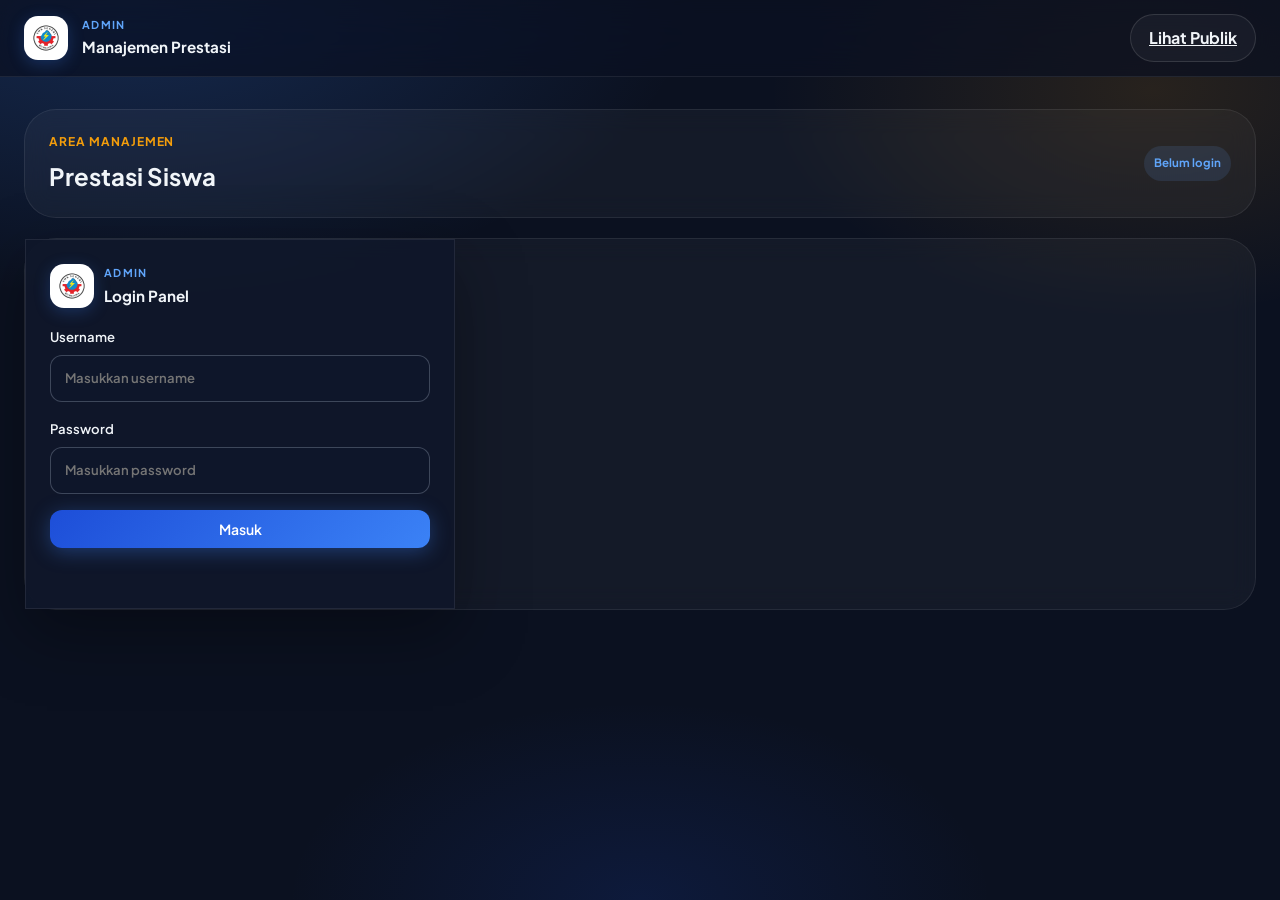
==== admin.html @ d7d4455c "Add files via upload" ====
<!DOCTYPE html>
<html lang="id">
<head>
  <meta charset="UTF-8">
  <meta name="viewport" content="width=device-width, initial-scale=1.0">
  <title>Admin Prestasi SMKNESBU</title>
  <link rel="icon" href="logo.png" type="image/png">
  <link rel="preconnect" href="https://fonts.googleapis.com">
  <link rel="preconnect" href="https://fonts.gstatic.com" crossorigin>
  <link href="https://fonts.googleapis.com/css2?family=Plus+Jakarta+Sans:wght@400;500;600;700;800&display=swap" rel="stylesheet">
  <link rel="stylesheet" href="styles.css">
</head>
<body>
  <div class="bg-mesh" aria-hidden="true"></div>

  <header class="topbar">
    <div class="topbar-inner">
      <a class="brand" href="index.html">
        <img class="brand-logo" src="logo.png" alt="Logo SMKNESBU">
        <div class="brand-copy">
          <span class="brand-badge">Admin</span>
          <span class="brand-name">Manajemen Prestasi</span>
        </div>
      </a>
      <a class="header-login" href="index.html">Lihat Publik</a>
    </div>
  </header>

  <main class="main admin-page">
    <section class="admin-shell">
      <div class="admin-header panel">
        <div>
          <p class="admin-label">Area Manajemen</p>
          <h2>Prestasi Siswa</h2>
        </div>
        <div class="admin-header-actions">
          <span id="adminUserBadge" class="admin-badge">Belum login</span>
          <button id="logoutBtn" type="button" class="secondary-btn">Keluar</button>
        </div>
      </div>

      <div id="loginContainer" class="panel admin-login-panel" hidden>
        <div class="login-card compact-login">
          <div class="login-header">
            <div class="brand mini-brand">
              <img class="brand-logo" src="logo.png" alt="Logo SMKNESBU">
              <div class="brand-copy">
                <span class="brand-badge">Admin</span>
                <span class="brand-name">Login Panel</span>
              </div>
            </div>
          </div>

          <form id="loginForm" class="login-form">
            <label>
              <span>Username</span>
              <input id="usernameInput" type="text" name="user" placeholder="Masukkan username" autocomplete="username" required>
            </label>

            <label>
              <span>Password</span>
              <input id="passwordInput" type="password" name="password" placeholder="Masukkan password" autocomplete="current-password" required>
            </label>

            <button type="submit" class="btn btn-primary btn-block">Masuk</button>
            <p id="loginError" class="login-error" aria-live="polite"></p>
          </form>
        </div>
      </div>

      <div id="adminSection" class="admin-layout" hidden>
        <form id="prestasiForm" class="panel admin-form">
          <h3>Tambah Prestasi Baru</h3>

          <div class="admin-grid">
            <label>
              <span>Nama Kegiatan</span>
              <input type="text" name="nama_kegiatan" placeholder="Contoh: Lomba Web Design" required>
            </label>
            <label>
              <span>Penyelenggara</span>
              <input type="text" name="penyelenggara" placeholder="Contoh: Disdik Jawa Tengah" required>
            </label>
            <label>
              <span>NIS</span>
              <input id="nisInput" type="text" name="nis" placeholder="NIS siswa" readonly required>
            </label>
            <label>
              <span>Nama Siswa</span>
              <div class="search-select-wrap">
                <input id="namaSiswaSearch" type="search" placeholder="Cari nama siswa..." autocomplete="off">
                <select id="namaSiswaSelect" name="nama_siswa" required>
                  <option value="">Pilih nama siswa</option>
                </select>
              </div>
            </label>
            <label>
              <span>Tanggal</span>
              <input type="date" name="tanggal" required>
            </label>
            <label>
              <span>Tempat</span>
              <input type="text" name="tempat" placeholder="Contoh: Semarang">
            </label>
            <label>
              <span>Tingkat Lomba</span>
              <select name="tingkat_lomba">
                <option value="Kabupaten">Kabupaten</option>
                <option value="Provinsi">Provinsi</option>
                <option value="Nasional">Nasional</option>
                <option value="Internasional">Internasional</option>
              </select>
            </label>
            <label>
              <span>Peringkat</span>
              <input type="text" name="peringkat" placeholder="Contoh: Juara 1">
            </label>
            <label>
              <span>Upload Foto Kegiatan</span>
              <input type="file" name="fotoFile" accept="image/*">
            </label>
            <label>
              <span>Upload Dokumen</span>
              <input type="file" name="dokumenFile" accept=".pdf,.doc,.docx,.ppt,.pptx,.xls,.xlsx,image/*">
            </label>
          </div>

          <div class="form-footer">
            <p id="formStatus" class="form-status" aria-live="polite"></p>
            <button type="submit" class="btn btn-primary">Simpan Prestasi</button>
          </div>
        </form>

        <div class="panel admin-table-panel">
          <div class="admin-table-head">
            <h3>Data Saat Ini</h3>
            <span id="adminSummary" class="admin-summary">0 data</span>
          </div>

          <div class="table-wrap">
            <table>
              <thead>
                <tr>
                  <th>Nama</th>
                  <th>Kegiatan</th>
                  <th>Tingkat</th>
                  <th>Peringkat</th>
                  <th>Tanggal</th>
                </tr>
              </thead>
              <tbody id="adminTableBody"></tbody>
            </table>
          </div>
        </div>
      </div>
    </section>
  </main>

  <div id="loadingOverlay" class="loading-overlay" hidden>
    <div class="loading-card">
      <div class="spinner" aria-hidden="true"></div>
      <p>Memuat data prestasi...</p>
    </div>
  </div>

  <script src="admin.js"></script>
</body>
</html>
---- styles.css ----
:root {
  color-scheme: light;
  --bg: #0b1120;
  --bg-elevated: #111827;
  --surface: rgba(255, 255, 255, 0.04);
  --surface-hover: rgba(255, 255, 255, 0.07);
  --surface-solid: #ffffff;
  --border: rgba(255, 255, 255, 0.08);
  --border-light: rgba(15, 63, 158, 0.12);
  --text: #f1f5f9;
  --text-muted: #94a3b8;
  --text-dark: #0f172a;
  --text-body: #334155;
  --accent: #3b82f6;
  --accent-bright: #60a5fa;
  --accent-deep: #1d4ed8;
  --gold: #f59e0b;
  --gold-soft: rgba(245, 158, 11, 0.15);
  --green: #10b981;
  --green-soft: rgba(16, 185, 129, 0.15);
  --blue-soft: rgba(59, 130, 246, 0.15);
  --shadow: 0 24px 64px rgba(0, 0, 0, 0.35);
  --shadow-soft: 0 8px 32px rgba(0, 0, 0, 0.12);
  --radius-sm: 12px;
  --radius-md: 18px;
  --radius-lg: 24px;
  --radius-xl: 32px;
  font-family: 'Plus Jakarta Sans', ui-sans-serif, system-ui, sans-serif;
}

*, *::before, *::after {
  box-sizing: border-box;
}

html, body {
  margin: 0;
  min-height: 100%;
}

body {
  background: var(--bg);
  color: var(--text);
  line-height: 1.6;
  -webkit-font-smoothing: antialiased;
}

.bg-mesh {
  position: fixed;
  inset: 0;
  z-index: 0;
  pointer-events: none;
  background:
    radial-gradient(ellipse 80% 60% at 10% 0%, rgba(59, 130, 246, 0.22), transparent 55%),
    radial-gradient(ellipse 60% 50% at 90% 10%, rgba(245, 158, 11, 0.12), transparent 50%),
    radial-gradient(ellipse 50% 40% at 50% 100%, rgba(29, 78, 216, 0.15), transparent 55%),
    var(--bg);
}

/* ── Topbar ── */
.topbar {
  position: sticky;
  top: 0;
  z-index: 100;
  backdrop-filter: blur(20px) saturate(1.4);
  background: rgba(11, 17, 32, 0.75);
  border-bottom: 1px solid var(--border);
}

.topbar-inner {
  max-width: 1280px;
  margin: 0 auto;
  padding: 14px 24px;
  display: flex;
  align-items: center;
  justify-content: space-between;
  gap: 16px;
}

.brand {
  display: flex;
  align-items: center;
  gap: 14px;
  text-decoration: none;
  color: inherit;
  min-width: 0;
}

.brand-logo {
  width: 44px;
  height: 44px;
  border-radius: 14px;
  object-fit: contain;
  background: white;
  padding: 6px;
  flex-shrink: 0;
  box-shadow: 0 4px 16px rgba(59, 130, 246, 0.25);
}

.brand-copy {
  display: flex;
  flex-direction: column;
  gap: 2px;
  min-width: 0;
}

.brand-badge {
  font-size: 0.68rem;
  font-weight: 700;
  letter-spacing: 0.12em;
  text-transform: uppercase;
  color: var(--accent-bright);
}

.brand-name {
  font-size: 0.95rem;
  font-weight: 700;
  white-space: nowrap;
  overflow: hidden;
  text-overflow: ellipsis;
}

/* ── Buttons ── */
.btn {
  display: inline-flex;
  align-items: center;
  gap: 8px;
  padding: 10px 18px;
  border: none;
  border-radius: var(--radius-sm);
  font-family: inherit;
  font-size: 0.875rem;
  font-weight: 600;
  cursor: pointer;
  transition: transform 0.2s, box-shadow 0.2s, opacity 0.2s;
  white-space: nowrap;
}

.btn:disabled {
  opacity: 0.55;
  cursor: not-allowed;
  transform: none !important;
}

.btn-primary {
  background: linear-gradient(135deg, var(--accent-deep), var(--accent));
  color: white;
  box-shadow: 0 4px 20px rgba(59, 130, 246, 0.35);
}

.btn-primary:hover:not(:disabled) {
  transform: translateY(-1px);
  box-shadow: 0 8px 28px rgba(59, 130, 246, 0.45);
}

.btn-icon {
  width: 16px;
  height: 16px;
}

.btn-primary.loading .btn-icon {
  animation: spin 0.8s linear infinite;
}

/* ── Main layout ── */
.main {
  position: relative;
  z-index: 1;
  max-width: 1280px;
  margin: 0 auto;
  padding: 32px 24px 48px;
  display: grid;
  gap: 24px;
}

/* ── Hero ── */
.hero {
  display: grid;
  grid-template-columns: 1fr 1.1fr;
  gap: 32px;
  align-items: center;
}

.eyebrow {
  margin: 0 0 8px;
  font-size: 0.8rem;
  font-weight: 600;
  letter-spacing: 0.08em;
  text-transform: uppercase;
  color: var(--gold);
}

.hero h1 {
  margin: 0 0 16px;
  font-size: clamp(2rem, 4vw, 3rem);
  font-weight: 800;
  line-height: 1.15;
  letter-spacing: -0.03em;
}

.gradient-text {
  background: linear-gradient(135deg, var(--accent-bright), var(--gold));
  -webkit-background-clip: text;
  background-clip: text;
  -webkit-text-fill-color: transparent;
}

.hero-desc {
  margin: 0;
  color: var(--text-muted);
  font-size: 1rem;
  max-width: 560px;
  line-height: 1.7;
}

.hero-desc strong {
  color: var(--gold);
  font-weight: 700;
}

/* ── Stats ── */
.stats-grid {
  display: grid;
  gap: 14px;
}

.stat-card {
  display: flex;
  align-items: center;
  gap: 16px;
  padding: 20px 22px;
  border-radius: var(--radius-lg);
  background: var(--surface);
  border: 1px solid var(--border);
  backdrop-filter: blur(12px);
  transition: border-color 0.25s, transform 0.25s;
}

.stat-card:hover {
  border-color: rgba(255, 255, 255, 0.14);
  transform: translateY(-2px);
}

.stat-icon {
  width: 48px;
  height: 48px;
  border-radius: 14px;
  display: grid;
  place-items: center;
  flex-shrink: 0;
}

.stat-icon svg {
  width: 22px;
  height: 22px;
}

.stat-icon--blue {
  background: var(--blue-soft);
  color: var(--accent-bright);
}

.stat-icon--amber {
  background: var(--gold-soft);
  color: var(--gold);
}

.stat-icon--green {
  background: var(--green-soft);
  color: var(--green);
}

.stat-body {
  display: flex;
  flex-direction: column;
  gap: 2px;
  min-width: 0;
}

.stat-value {
  font-size: 1.75rem;
  font-weight: 800;
  letter-spacing: -0.02em;
  line-height: 1.1;
  font-variant-numeric: tabular-nums;
}

.stat-value--sm {
  font-size: 0.95rem;
  font-weight: 600;
  color: var(--text-muted);
}

.stat-label {
  font-size: 0.82rem;
  color: var(--text-muted);
  font-weight: 500;
}

/* ── Panel ── */
.panel {
  border-radius: var(--radius-xl);
  background: var(--surface);
  border: 1px solid var(--border);
  backdrop-filter: blur(12px);
}

.header-login,
.secondary-btn,
.icon-close {
  font: inherit;
}

.header-login {
  border: 1px solid rgba(255, 255, 255, 0.12);
  background: rgba(255, 255, 255, 0.04);
  color: var(--text);
  border-radius: 999px;
  padding: 10px 18px;
  cursor: pointer;
  font-weight: 700;
}

.header-login:hover,
.secondary-btn:hover,
.icon-close:hover {
  border-color: rgba(255, 255, 255, 0.18);
}

.toolbar {
  padding: 22px 24px;
  display: grid;
  gap: 16px;
}

.search-wrap {
  position: relative;
}

.search-icon {
  position: absolute;
  left: 16px;
  top: 50%;
  transform: translateY(-50%);
  width: 18px;
  height: 18px;
  color: var(--text-muted);
  pointer-events: none;
}

.search-wrap input {
  width: 100%;
  padding: 14px 16px 14px 46px;
  border: 1px solid var(--border);
  border-radius: var(--radius-md);
  background: rgba(0, 0, 0, 0.25);
  color: var(--text);
  font-family: inherit;
  font-size: 0.925rem;
  outline: none;
  transition: border-color 0.2s, box-shadow 0.2s;
}

.search-wrap input::placeholder {
  color: #64748b;
}

.search-wrap input:focus {
  border-color: rgba(59, 130, 246, 0.5);
  box-shadow: 0 0 0 3px rgba(59, 130, 246, 0.15);
}

.filter-row {
  display: flex;
  flex-wrap: wrap;
  gap: 8px;
}

.filter-chip {
  padding: 8px 16px;
  border-radius: 999px;
  border: 1px solid var(--border);
  background: transparent;
  color: var(--text-muted);
  font-family: inherit;
  font-size: 0.82rem;
  font-weight: 600;
  cursor: pointer;
  transition: all 0.2s;
}

.filter-chip:hover {
  border-color: rgba(255, 255, 255, 0.18);
  color: var(--text);
}

.filter-chip.active {
  background: linear-gradient(135deg, var(--accent-deep), var(--accent));
  border-color: transparent;
  color: white;
  box-shadow: 0 4px 16px rgba(59, 130, 246, 0.3);
}

.result-count {
  margin: 0;
  font-size: 0.82rem;
  color: var(--text-muted);
}

/* ── Feed (Instagram-style cards) ── */
.feed-section {
  display: grid;
  gap: 20px;
}

.feed-heading {
  margin: 0;
  font-size: 1.1rem;
  font-weight: 700;
  color: var(--text);
}

.feed-heading-note {
  font-weight: 500;
  color: var(--text-muted);
  font-size: 0.9rem;
}

.feed-grid {
  display: grid;
  grid-template-columns: repeat(auto-fill, minmax(320px, 1fr));
  gap: 28px;
  align-items: start;
}

.feed-empty {
  display: flex;
  flex-direction: column;
  align-items: center;
  gap: 12px;
  padding: 56px 24px;
  border-radius: var(--radius-xl);
  background: var(--surface);
  border: 1px solid var(--border);
  text-align: center;
}

.feed-empty[hidden] {
  display: none;
}

.feed-empty svg {
  width: 48px;
  height: 48px;
  color: var(--text-muted);
  opacity: 0.5;
}

.feed-empty p {
  margin: 0;
  color: var(--text-muted);
  font-size: 0.925rem;
  max-width: 360px;
}

.feed-card {
  background: #fff;
  border-radius: var(--radius-lg);
  border: 1px solid rgba(255, 255, 255, 0.12);
  overflow: hidden;
  box-shadow: 0 8px 32px rgba(0, 0, 0, 0.18);
  transition: transform 0.25s, box-shadow 0.25s;
}

.feed-card:hover {
  transform: translateY(-3px);
  box-shadow: 0 16px 48px rgba(0, 0, 0, 0.22);
}

.feed-card__header {
  display: flex;
  align-items: center;
  gap: 10px;
  padding: 12px 14px;
  border-bottom: 1px solid #f1f5f9;
}

.feed-card__avatar {
  width: 36px;
  height: 36px;
  border-radius: 50%;
  object-fit: contain;
  background: #f8fafc;
  padding: 4px;
  border: 2px solid #e2e8f0;
  flex-shrink: 0;
}

.feed-card__author {
  flex: 1;
  min-width: 0;
  display: flex;
  flex-direction: column;
  gap: 1px;
}

.feed-card__author strong {
  font-size: 0.875rem;
  font-weight: 700;
  color: var(--text-dark);
}

.feed-card__author span {
  font-size: 0.75rem;
  color: #64748b;
  white-space: nowrap;
  overflow: hidden;
  text-overflow: ellipsis;
}

.feed-pill {
  display: inline-flex;
  padding: 4px 10px;
  border-radius: 999px;
  background: #eff6ff;
  color: var(--accent-deep);
  font-size: 0.68rem;
  font-weight: 700;
  white-space: nowrap;
  flex-shrink: 0;
}

.feed-pill--nas {
  background: #fffbeb;
  color: #b45309;
}

.feed-pill--intl {
  background: #fdf2f8;
  color: #be185d;
}

.feed-card__media {
  position: relative;
  aspect-ratio: 1 / 1;
  background: linear-gradient(135deg, #f1f5f9, #e2e8f0);
  overflow: hidden;
}

.feed-card__media img {
  width: 100%;
  height: 100%;
  object-fit: cover;
  display: block;
}

.feed-card__placeholder {
  width: 100%;
  height: 100%;
  display: flex;
  flex-direction: column;
  align-items: center;
  justify-content: center;
  gap: 10px;
  color: #94a3b8;
  background: linear-gradient(145deg, #f8fafc 0%, #eef2ff 50%, #fef3c7 100%);
}

.feed-card__placeholder svg {
  width: 48px;
  height: 48px;
  opacity: 0.45;
}

.feed-card__placeholder span {
  font-size: 0.82rem;
  font-weight: 600;
}

.feed-rank {
  position: absolute;
  bottom: 12px;
  left: 12px;
  padding: 6px 14px;
  border-radius: 999px;
  background: rgba(15, 23, 42, 0.75);
  backdrop-filter: blur(8px);
  color: white;
  font-size: 0.82rem;
  font-weight: 700;
}

.feed-rank--top {
  background: linear-gradient(135deg, #f59e0b, #d97706);
  box-shadow: 0 4px 16px rgba(245, 158, 11, 0.4);
}

.feed-card__actions {
  display: flex;
  align-items: center;
  gap: 4px;
  padding: 10px 14px 0;
}

.feed-action {
  display: inline-flex;
  align-items: center;
  justify-content: center;
  width: 40px;
  height: 40px;
  border: none;
  border-radius: 50%;
  background: transparent;
  color: var(--text-dark);
  cursor: pointer;
  text-decoration: none;
  transition: background 0.15s, color 0.15s, transform 0.15s;
}

.feed-action svg {
  width: 22px;
  height: 22px;
}

.feed-action:hover {
  background: #f1f5f9;
}

.feed-action--share:hover {
  color: var(--accent-deep);
}

.feed-action:active {
  transform: scale(0.92);
}

.feed-card__body {
  padding: 10px 14px 16px;
}

.feed-card__caption {
  margin: 0 0 4px;
  font-size: 0.875rem;
  color: var(--text-dark);
  line-height: 1.4;
}

.feed-card__caption strong {
  font-weight: 700;
}

.feed-card__kelas {
  color: #64748b;
  font-weight: 500;
}

.feed-card__event {
  margin: 0 0 6px;
  font-size: 0.95rem;
  font-weight: 700;
  color: var(--text-dark);
  line-height: 1.35;
}

.feed-card__meta {
  margin: 0 0 8px;
  font-size: 0.82rem;
  color: #64748b;
}

.feed-card__tags {
  margin: 0;
  font-size: 0.78rem;
  color: var(--accent-deep);
  font-weight: 500;
}

.feed-share-menu {
  padding: 0 14px 14px;
  animation: fadeIn 0.2s ease;
}

.feed-share-menu[hidden] {
  display: none;
}

.feed-share-menu__title {
  margin: 0 0 10px;
  font-size: 0.75rem;
  font-weight: 700;
  text-transform: uppercase;
  letter-spacing: 0.06em;
  color: #64748b;
}

.feed-share-menu__grid {
  display: grid;
  grid-template-columns: repeat(2, 1fr);
  gap: 8px;
}

.share-link {
  display: flex;
  align-items: center;
  justify-content: center;
  padding: 10px 12px;
  border-radius: var(--radius-sm);
  border: none;
  font-family: inherit;
  font-size: 0.78rem;
  font-weight: 700;
  text-decoration: none;
  cursor: pointer;
  transition: opacity 0.15s, transform 0.15s;
  color: white;
}

.share-link:hover {
  opacity: 0.9;
  transform: translateY(-1px);
}

.share-link--wa { background: #25d366; }
.share-link--fb { background: #1877f2; }
.share-link--x { background: #0f172a; }
.share-link--tg { background: #0088cc; }
.share-link--copy {
  grid-column: 1 / -1;
  background: #f1f5f9;
  color: var(--text-dark);
  border: 1px solid #e2e8f0;
}

@keyframes fadeIn {
  from { opacity: 0; transform: translateY(-4px); }
  to { opacity: 1; transform: translateY(0); }
}

/* ── Admin login & management ── */
.login-modal {
  position: fixed;
  inset: 0;
  z-index: 300;
  display: grid;
  place-items: center;
  background: rgba(2, 6, 23, 0.7);
  backdrop-filter: blur(8px);
}

.login-modal[hidden] {
  display: none;
}

.login-card {
  width: min(100%, 430px);
  padding: 24px;
  background: rgba(15, 23, 42, 0.94);
  border: 1px solid var(--border);
  box-shadow: var(--shadow);
}

.login-header {
  display: flex;
  align-items: center;
  justify-content: space-between;
  gap: 16px;
  margin-bottom: 18px;
}

.mini-brand {
  gap: 10px;
}

.icon-close {
  width: 36px;
  height: 36px;
  border: 1px solid rgba(255, 255, 255, 0.12);
  background: rgba(255, 255, 255, 0.02);
  color: var(--text);
  border-radius: 50%;
  cursor: pointer;
  font-size: 1.5rem;
  line-height: 1;
}

.login-form {
  display: grid;
  gap: 16px;
}

.login-form label,
.admin-form label {
  display: grid;
  gap: 8px;
  color: var(--text);
  font-size: 0.82rem;
  font-weight: 600;
}

.login-form input,
.admin-form input,
.admin-form select {
  width: 100%;
  border: 1px solid rgba(148, 163, 184, 0.35);
  border-radius: 12px;
  background: rgba(15, 23, 42, 0.5);
  color: var(--text);
  font: inherit;
  padding: 12px 14px;
}

.login-form input:focus,
.admin-form input:focus,
.admin-form select:focus {
  outline: 2px solid rgba(96, 165, 250, 0.35);
  border-color: rgba(96, 165, 250, 0.7);
}

.login-error,
.form-status {
  min-height: 20px;
  margin: 0;
  font-size: 0.8rem;
}

.login-error {
  color: #fca5a5;
}

.form-status.success {
  color: #86efac;
}

.form-status.error {
  color: #fca5a5;
}

.btn-block {
  width: 100%;
  justify-content: center;
}

.admin-shell {
  display: grid;
  gap: 20px;
}

.admin-header {
  padding: 22px 24px;
  display: flex;
  align-items: center;
  justify-content: space-between;
  gap: 16px;
}

.admin-label {
  margin: 0 0 6px;
  color: var(--gold);
  font-size: 0.75rem;
  letter-spacing: 0.08em;
  text-transform: uppercase;
  font-weight: 700;
}

.admin-header h2,
.admin-form h3,
.admin-table-panel h3 {
  margin: 0;
  color: var(--text);
}

.admin-header-actions {
  display: flex;
  align-items: center;
  gap: 10px;
}

.admin-badge {
  display: inline-flex;
  align-items: center;
  border-radius: 999px;
  background: rgba(96, 165, 250, 0.12);
  color: var(--accent-bright);
  font-size: 0.72rem;
  padding: 8px 10px;
  font-weight: 700;
}

.secondary-btn {
  border: 1px solid rgba(255, 255, 255, 0.12);
  background: rgba(255, 255, 255, 0.03);
  color: var(--text);
  border-radius: 999px;
  padding: 9px 14px;
  cursor: pointer;
}

.admin-layout {
  display: grid;
  grid-template-columns: 1.1fr 1fr;
  gap: 20px;
}

.admin-form,
.admin-table-panel {
  padding: 24px;
}

.admin-grid {
  display: grid;
  grid-template-columns: repeat(2, minmax(0, 1fr));
  gap: 16px;
  margin-top: 18px;
}

.form-footer {
  display: flex;
  align-items: center;
  justify-content: space-between;
  gap: 16px;
  margin-top: 18px;
}

.admin-table-head {
  display: flex;
  align-items: center;
  justify-content: space-between;
  gap: 16px;
  margin-bottom: 14px;
}

.admin-summary {
  color: var(--text-muted);
  font-size: 0.8rem;
}

.table-wrap {
  overflow: auto;
}

table {
  width: 100%;
  border-collapse: collapse;
  min-width: 540px;
}

th, td {
  padding: 12px 10px;
  border-bottom: 1px solid rgba(148, 163, 184, 0.2);
  text-align: left;
  font-size: 0.8rem;
  color: var(--text);
  vertical-align: top;
}

th {
  color: var(--text-muted);
  font-size: 0.72rem;
  text-transform: uppercase;
  letter-spacing: 0.06em;
}

/* ── Footer ── */
.footer {
  padding: 24px 0 8px;
  text-align: center;
}

.footer p {
  margin: 0;
  font-size: 0.82rem;
  color: var(--text-muted);
  letter-spacing: 0.02em;
}

/* ── Loading overlay ── */
.loading-overlay {
  position: fixed;
  inset: 0;
  z-index: 200;
  display: grid;
  place-items: center;
  background: rgba(11, 17, 32, 0.6);
  backdrop-filter: blur(6px);
}

.loading-overlay[hidden] {
  display: none;
}

.loading-card {
  display: flex;
  flex-direction: column;
  align-items: center;
  gap: 16px;
  padding: 32px 40px;
  border-radius: var(--radius-lg);
  background: var(--bg-elevated);
  border: 1px solid var(--border);
  box-shadow: var(--shadow);
}

.loading-card p {
  margin: 0;
  font-size: 0.925rem;
  color: var(--text-muted);
}

.spinner {
  width: 36px;
  height: 36px;
  border: 3px solid rgba(255, 255, 255, 0.1);
  border-top-color: var(--accent-bright);
  border-radius: 50%;
  animation: spin 0.7s linear infinite;
}

@keyframes spin {
  to { transform: rotate(360deg); }
}

/* ── Responsive ── */
@media (max-width: 960px) {
  .hero {
    grid-template-columns: 1fr;
    gap: 24px;
  }

  .stats-grid {
    grid-template-columns: repeat(3, 1fr);
  }

  .stat-card {
    flex-direction: column;
    text-align: center;
    padding: 18px 14px;
  }
}

@media (max-width: 640px) {
  .topbar-inner {
    padding: 12px 16px;
  }

  .brand-name {
    font-size: 0.85rem;
  }

  .main {
    padding: 20px 16px 36px;
    gap: 18px;
  }

  .hero h1 {
    font-size: 1.75rem;
  }

  .stats-grid {
    grid-template-columns: 1fr;
  }

  .stat-card {
    flex-direction: row;
    text-align: left;
  }

  .toolbar {
    padding: 18px;
  }

  .feed-grid {
    grid-template-columns: 1fr;
    max-width: 470px;
    margin: 0 auto;
    gap: 24px;
  }
}

@media (max-width: 400px) {
  .btn span {
    display: none;
  }

  .btn {
    padding: 10px 12px;
  }
}
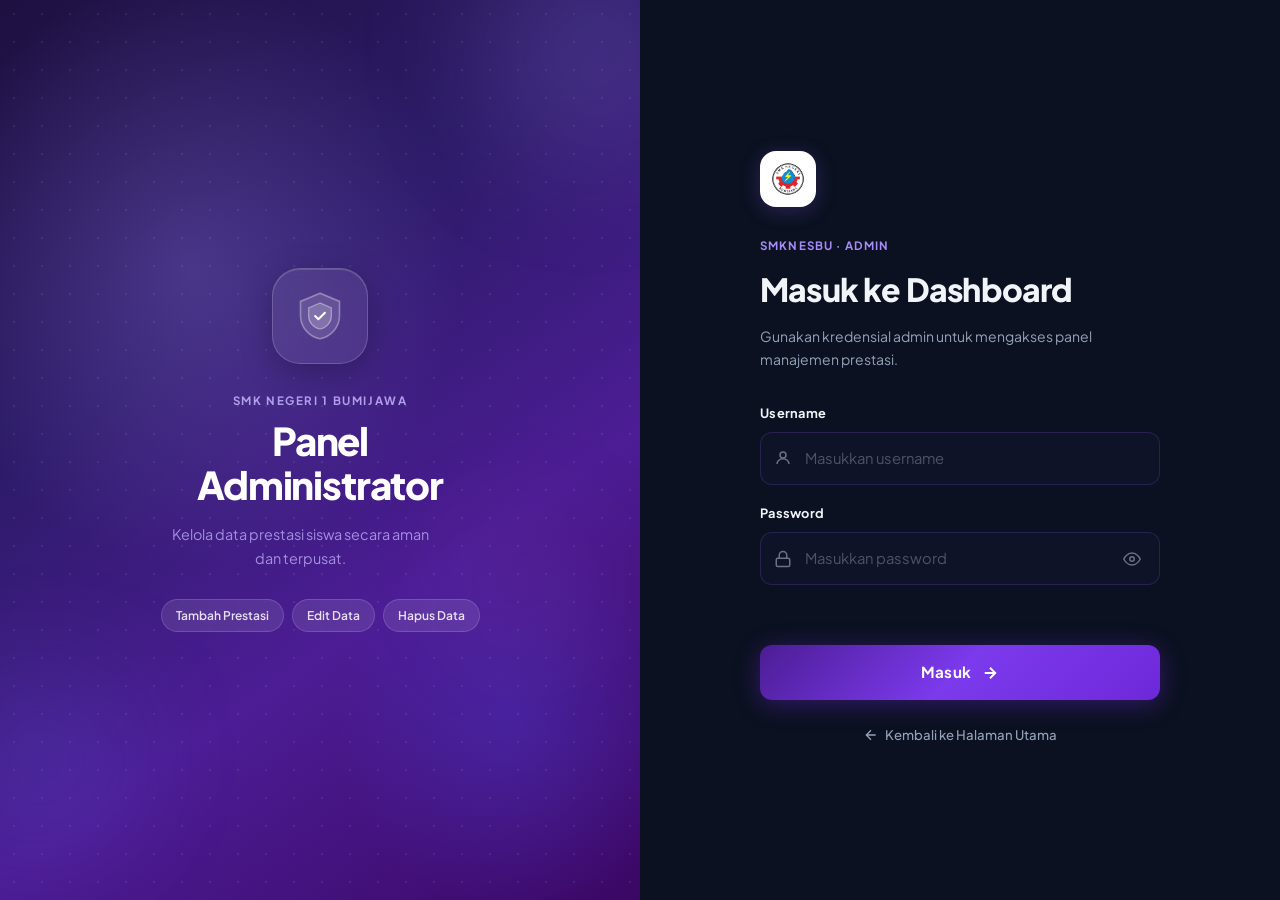
==== commit 925f8ab0: "Add files via upload" ====
--- a/admin.html
+++ b/admin.html
@@ -3,7 +3,12 @@
 <head>
   <meta charset="UTF-8">
   <meta name="viewport" content="width=device-width, initial-scale=1.0">
+  <meta name="theme-color" content="#0b1120">
+  <meta name="apple-mobile-web-app-capable" content="yes">
+  <meta name="apple-mobile-web-app-status-bar-style" content="black-translucent">
+  <meta name="apple-mobile-web-app-title" content="Prestasi SMK">
   <title>Admin Prestasi SMKNESBU</title>
+  <link rel="manifest" href="manifest.json">
   <link rel="icon" href="logo.png" type="image/png">
   <link rel="preconnect" href="https://fonts.googleapis.com">
   <link rel="preconnect" href="https://fonts.gstatic.com" crossorigin>
@@ -13,148 +18,470 @@
 <body>
   <div class="bg-mesh" aria-hidden="true"></div>
 
-  <header class="topbar">
+  <header class="topbar admin-topbar" id="adminTopbar" hidden>
     <div class="topbar-inner">
       <a class="brand" href="index.html">
         <img class="brand-logo" src="logo.png" alt="Logo SMKNESBU">
         <div class="brand-copy">
-          <span class="brand-badge">Admin</span>
+          <span class="brand-badge admin-brand-badge">Admin</span>
           <span class="brand-name">Manajemen Prestasi</span>
         </div>
       </a>
-      <a class="header-login" href="index.html">Lihat Publik</a>
+      <div class="admin-topbar-actions">
+        <span id="adminUserBadge" class="admin-badge">Belum login</span>
+        <a class="header-login" href="index.html">Lihat Publik</a>
+        <button id="logoutBtn" type="button" class="secondary-btn" hidden>Keluar</button>
+      </div>
     </div>
   </header>
 
-  <main class="main admin-page">
+  <!-- ── Full-screen Admin Login ── -->
+  <div id="loginContainer" class="admin-login-screen">
+    <!-- Decorative left panel -->
+    <div class="login-deco" aria-hidden="true">
+      <div class="login-deco__inner">
+        <div class="login-deco__glow"></div>
+        <div class="login-deco__grid"></div>
+        <div class="login-deco__content">
+          <div class="login-deco__shield">
+            <svg viewBox="0 0 64 64" fill="none" xmlns="http://www.w3.org/2000/svg">
+              <path d="M32 4L8 14v18c0 13.25 10.4 25.64 24 28 13.6-2.36 24-14.75 24-28V14L32 4z" fill="rgba(255,255,255,0.12)" stroke="rgba(255,255,255,0.35)" stroke-width="2"/>
+              <path d="M32 16L18 22v10c0 7.5 5.9 14.5 14 16 8.1-1.5 14-8.5 14-16V22L32 16z" fill="rgba(255,255,255,0.18)" stroke="rgba(255,255,255,0.4)" stroke-width="1.5"/>
+              <path d="M26 32l4 4 8-8" stroke="white" stroke-width="2.5" stroke-linecap="round" stroke-linejoin="round"/>
+            </svg>
+          </div>
+          <p class="login-deco__school">SMK Negeri 1 Bumijawa</p>
+          <h1 class="login-deco__title">Panel<br>Administrator</h1>
+          <p class="login-deco__sub">Kelola data prestasi siswa secara aman dan terpusat.</p>
+          <div class="login-deco__chips">
+            <span>Tambah Prestasi</span>
+            <span>Edit Data</span>
+            <span>Hapus Data</span>
+          </div>
+        </div>
+        <!-- Decorative floating orbs -->
+        <div class="deco-orb deco-orb--1"></div>
+        <div class="deco-orb deco-orb--2"></div>
+        <div class="deco-orb deco-orb--3"></div>
+      </div>
+    </div>
+
+    <!-- Right login form panel -->
+    <div class="login-form-panel">
+      <div class="login-form-wrap">
+        <div class="login-form-logo">
+          <img src="logo.png" alt="Logo SMKNESBU" width="56" height="56">
+        </div>
+        <p class="login-eyebrow">SMKNESBU · Admin</p>
+        <h2 class="login-title">Masuk ke Dashboard</h2>
+        <p class="login-hint">Gunakan kredensial admin untuk mengakses panel manajemen prestasi.</p>
+
+        <form id="loginForm" class="login-form-new" novalidate>
+          <div class="lf-field">
+            <label class="lf-label" for="usernameInput">Username</label>
+            <div class="lf-input-wrap">
+              <span class="lf-input-icon" aria-hidden="true">
+                <svg viewBox="0 0 24 24" fill="none" stroke="currentColor" stroke-width="2">
+                  <circle cx="12" cy="8" r="4"/><path d="M4 20c0-4 3.6-7 8-7s8 3 8 7"/>
+                </svg>
+              </span>
+              <input id="usernameInput" class="lf-input" type="text" name="user"
+                placeholder="Masukkan username" autocomplete="username" required>
+            </div>
+          </div>
+
+          <div class="lf-field">
+            <label class="lf-label" for="passwordInput">Password</label>
+            <div class="lf-input-wrap">
+              <span class="lf-input-icon" aria-hidden="true">
+                <svg viewBox="0 0 24 24" fill="none" stroke="currentColor" stroke-width="2">
+                  <rect x="3" y="11" width="18" height="11" rx="2"/>
+                  <path d="M7 11V7a5 5 0 0 1 10 0v4"/>
+                </svg>
+              </span>
+              <input id="passwordInput" class="lf-input" type="password" name="password"
+                placeholder="Masukkan password" autocomplete="current-password" required>
+              <button type="button" id="togglePassword" class="lf-eye-btn" aria-label="Tampilkan password" tabindex="-1">
+                <svg id="eyeIcon" viewBox="0 0 24 24" fill="none" stroke="currentColor" stroke-width="2">
+                  <path d="M1 12s4-8 11-8 11 8 11 8-4 8-11 8-11-8-11-8z"/>
+                  <circle cx="12" cy="12" r="3"/>
+                </svg>
+                <svg id="eyeOffIcon" viewBox="0 0 24 24" fill="none" stroke="currentColor" stroke-width="2" hidden>
+                  <path d="M17.94 17.94A10.07 10.07 0 0 1 12 20c-7 0-11-8-11-8a18.45 18.45 0 0 1 5.06-5.94"/>
+                  <path d="M9.9 4.24A9.12 9.12 0 0 1 12 4c7 0 11 8 11 8a18.5 18.5 0 0 1-2.16 3.19"/>
+                  <line x1="1" y1="1" x2="23" y2="23"/>
+                </svg>
+              </button>
+            </div>
+          </div>
+
+          <p id="loginError" class="lf-error" aria-live="polite"></p>
+
+          <button type="submit" id="loginSubmitBtn" class="lf-submit">
+            <span>Masuk</span>
+            <svg viewBox="0 0 24 24" fill="none" stroke="currentColor" stroke-width="2.5">
+              <path d="M5 12h14M12 5l7 7-7 7"/>
+            </svg>
+          </button>
+        </form>
+
+        <div class="lf-footer">
+          <a href="index.html" class="lf-back-link">
+            <svg viewBox="0 0 24 24" fill="none" stroke="currentColor" stroke-width="2">
+              <path d="M19 12H5M12 19l-7-7 7-7"/>
+            </svg>
+            Kembali ke Halaman Utama
+          </a>
+        </div>
+      </div>
+    </div>
+  </div>
+
+  <!-- ── Dashboard (after login) ── -->
+  <main class="main admin-page" id="adminMain" hidden>
     <section class="admin-shell">
       <div class="admin-header panel">
         <div>
           <p class="admin-label">Area Manajemen</p>
-          <h2>Prestasi Siswa</h2>
+          <h2>Dashboard Prestasi Siswa</h2>
         </div>
         <div class="admin-header-actions">
-          <span id="adminUserBadge" class="admin-badge">Belum login</span>
-          <button id="logoutBtn" type="button" class="secondary-btn">Keluar</button>
-        </div>
-      </div>
-
-      <div id="loginContainer" class="panel admin-login-panel" hidden>
-        <div class="login-card compact-login">
-          <div class="login-header">
-            <div class="brand mini-brand">
-              <img class="brand-logo" src="logo.png" alt="Logo SMKNESBU">
-              <div class="brand-copy">
-                <span class="brand-badge">Admin</span>
-                <span class="brand-name">Login Panel</span>
-              </div>
-            </div>
-          </div>
-
-          <form id="loginForm" class="login-form">
-            <label>
-              <span>Username</span>
-              <input id="usernameInput" type="text" name="user" placeholder="Masukkan username" autocomplete="username" required>
-            </label>
-
-            <label>
-              <span>Password</span>
-              <input id="passwordInput" type="password" name="password" placeholder="Masukkan password" autocomplete="current-password" required>
-            </label>
-
-            <button type="submit" class="btn btn-primary btn-block">Masuk</button>
-            <p id="loginError" class="login-error" aria-live="polite"></p>
-          </form>
-        </div>
-      </div>
-
-      <div id="adminSection" class="admin-layout" hidden>
-        <form id="prestasiForm" class="panel admin-form">
-          <h3>Tambah Prestasi Baru</h3>
-
-          <div class="admin-grid">
-            <label>
-              <span>Nama Kegiatan</span>
-              <input type="text" name="nama_kegiatan" placeholder="Contoh: Lomba Web Design" required>
-            </label>
-            <label>
-              <span>Penyelenggara</span>
-              <input type="text" name="penyelenggara" placeholder="Contoh: Disdik Jawa Tengah" required>
-            </label>
-            <label>
-              <span>NIS</span>
-              <input id="nisInput" type="text" name="nis" placeholder="NIS siswa" readonly required>
-            </label>
-            <label>
-              <span>Nama Siswa</span>
-              <div class="search-select-wrap">
-                <input id="namaSiswaSearch" type="search" placeholder="Cari nama siswa..." autocomplete="off">
-                <select id="namaSiswaSelect" name="nama_siswa" required>
-                  <option value="">Pilih nama siswa</option>
-                </select>
-              </div>
-            </label>
-            <label>
-              <span>Tanggal</span>
-              <input type="date" name="tanggal" required>
-            </label>
-            <label>
-              <span>Tempat</span>
-              <input type="text" name="tempat" placeholder="Contoh: Semarang">
-            </label>
-            <label>
-              <span>Tingkat Lomba</span>
-              <select name="tingkat_lomba">
+          <button id="openAddModalBtn" type="button" class="btn btn-primary btn-add-highlight">
+            <svg viewBox="0 0 24 24" fill="none" stroke="currentColor" stroke-width="2.5"><line x1="12" y1="5" x2="12" y2="19"/><line x1="5" y1="12" x2="19" y2="12"/></svg>
+            <span>Tambah Prestasi</span>
+          </button>
+          <span id="adminUserBadgeDashboard" class="admin-badge">Admin</span>
+          <button id="logoutBtnAlt" type="button" class="secondary-btn">Keluar</button>
+        </div>
+      </div>
+
+      <nav class="admin-tab-nav" id="adminTabNav" hidden>
+        <button type="button" class="admin-tab-btn active" data-tab="prestasi" id="tabBtnPrestasi">
+          <svg viewBox="0 0 24 24" fill="none" stroke="currentColor" stroke-width="2"><path d="M6 9H4.5a2.5 2.5 0 0 1 0-5H6"/><path d="M18 9h1.5a2.5 2.5 0 0 0 0-5H18"/><path d="M4 22h16"/><path d="M10 14.66V17c0 .55-.47.98-.97 1.21C7.85 18.75 7 20 7 22"/><path d="M14 14.66V17c0 .55.47.98.97 1.21C16.15 18.75 17 20 17 22"/><path d="M18 2H6v7a6 6 0 0 0 12 0V2Z"/></svg>
+          Data Prestasi
+        </button>
+        <button type="button" class="admin-tab-btn" data-tab="users" id="tabBtnUsers">
+          <svg viewBox="0 0 24 24" fill="none" stroke="currentColor" stroke-width="2"><path d="M17 21v-2a4 4 0 0 0-4-4H5a4 4 0 0 0-4 4v2"/><circle cx="9" cy="7" r="4"/><path d="M23 21v-2a4 4 0 0 0-3-3.87"/><path d="M16 3.13a4 4 0 0 1 0 7.75"/></svg>
+          Manajemen User
+        </button>
+      </nav>
+
+      <div id="adminSection" class="admin-full-table-section" data-tab-panel="prestasi">
+        <!-- Table Panel -->
+        <div class="panel admin-table-panel">
+          <div class="admin-table-head">
+            <div>
+              <h3>Data Prestasi Terdaftar</h3>
+              <p class="table-subtitle">Daftar semua pencapaian dan prestasi siswa SMK Negeri 1 Bumijawa.</p>
+            </div>
+            <div class="table-head-right">
+              <span id="adminSummary" class="admin-summary-pill">0 data</span>
+              <button id="openAddModalBtnAlt" type="button" class="btn btn-primary btn-sm">
+                <svg viewBox="0 0 24 24" fill="none" stroke="currentColor" stroke-width="2.5"><line x1="12" y1="5" x2="12" y2="19"/><line x1="5" y1="12" x2="19" y2="12"/></svg>
+                <span>Tambah Prestasi</span>
+              </button>
+            </div>
+          </div>
+
+          <div class="admin-table-toolbar">
+            <div class="table-search-wrap">
+              <svg viewBox="0 0 24 24" fill="none" stroke="currentColor" stroke-width="2" aria-hidden="true"><circle cx="11" cy="11" r="8"/><path d="m21 21-4.3-4.3"/></svg>
+              <input id="adminSearchInput" type="search" placeholder="Cari nama siswa, NIS, kegiatan, penyelenggara, tingkat, peringkat..." autocomplete="off">
+            </div>
+          </div>
+
+          <div class="table-wrap">
+            <table>
+              <thead>
+                <tr>
+                  <th style="width: 55px;">No</th>
+                  <th>Nama Siswa</th>
+                  <th>Kegiatan / Lomba</th>
+                  <th>Tingkat</th>
+                  <th>Peringkat</th>
+                  <th>Tanggal</th>
+                  <th style="width: 100px; text-align: center;">Aksi</th>
+                </tr>
+              </thead>
+              <tbody id="adminTableBody"></tbody>
+            </table>
+          </div>
+        </div>
+      </div>
+
+      <!-- ── User Management Panel ── -->
+      <div id="userSection" class="admin-full-table-section" data-tab-panel="users" hidden>
+        <div class="panel admin-table-panel">
+          <div class="admin-table-head">
+            <div>
+              <h3>Daftar Pengguna</h3>
+              <p class="table-subtitle">Kelola akun pengguna dengan role Admin atau Guru Pembimbing.</p>
+            </div>
+            <div class="table-head-right">
+              <span id="userSummary" class="admin-summary-pill">0 user</span>
+              <button id="openAddUserModalBtn" type="button" class="btn btn-primary btn-sm">
+                <svg viewBox="0 0 24 24" fill="none" stroke="currentColor" stroke-width="2.5"><line x1="12" y1="5" x2="12" y2="19"/><line x1="5" y1="12" x2="19" y2="12"/></svg>
+                <span>Tambah User</span>
+              </button>
+            </div>
+          </div>
+          <div class="table-wrap">
+            <table>
+              <thead>
+                <tr>
+                  <th style="width: 55px;">No</th>
+                  <th>Nama Lengkap</th>
+                  <th>Username</th>
+                  <th>Role</th>
+                  <th style="width: 100px; text-align: center;">Aksi</th>
+                </tr>
+              </thead>
+              <tbody id="userTableBody"></tbody>
+            </table>
+          </div>
+        </div>
+      </div>
+    </section>
+  </main>
+
+  <!-- ── Modal Form Tambah / Edit Prestasi ── -->
+  <div id="prestasiModal" class="modal-overlay" hidden>
+    <div class="modal-card" role="dialog" aria-modal="true" aria-labelledby="formTitle">
+
+      <!-- Modal Header -->
+      <div class="modal-header">
+        <div class="modal-header-left">
+          <div class="modal-title-icon" aria-hidden="true">
+            <svg viewBox="0 0 24 24" fill="none" stroke="currentColor" stroke-width="2"><path d="M12 20h9"/><path d="M16.5 3.5a2.121 2.121 0 0 1 3 3L7 19l-4 1 1-4L16.5 3.5z"/></svg>
+          </div>
+          <div class="modal-title-text">
+            <div class="modal-title-row">
+              <h3 id="formTitle">Tambah Prestasi Baru</h3>
+              <span id="formModeBadge" class="form-badge form-badge--new">Entri Baru</span>
+            </div>
+            <p class="modal-subtitle">Lengkapi formulir untuk mencatat prestasi siswa</p>
+          </div>
+        </div>
+        <button type="button" id="closeModalBtn" class="modal-close-btn" aria-label="Tutup form">
+          <svg viewBox="0 0 24 24" fill="none" stroke="currentColor" stroke-width="2.5"><path d="M18 6 6 18M6 6l12 12"/></svg>
+        </button>
+      </div>
+
+      <!-- Modal Scrollable Body (Form) -->
+      <form id="prestasiForm" class="modal-body" novalidate>
+        <input type="hidden" name="nomor_urut" id="nomorUrutInput" value="">
+
+        <div class="modal-grid">
+          <div class="form-field form-field--full">
+            <label class="form-label" for="namaKegiatanInput">
+              <span class="label-text">Nama Kegiatan / Lomba</span>
+              <span class="label-req">*</span>
+            </label>
+            <input id="namaKegiatanInput" class="admin-input" type="text" name="nama_kegiatan" placeholder="Contoh: LKS Web Technologies 2025" required>
+          </div>
+
+          <div class="form-field">
+            <label class="form-label" for="penyelenggaraInput">
+              <span class="label-text">Penyelenggara</span>
+              <span class="label-req">*</span>
+            </label>
+            <input id="penyelenggaraInput" class="admin-input" type="text" name="penyelenggara" placeholder="Contoh: Dinas Pendidikan Jateng" required>
+          </div>
+
+          <div class="form-field">
+            <label class="form-label" for="tingkatLombaSelect">
+              <span class="label-text">Tingkat Lomba</span>
+              <span class="label-req">*</span>
+            </label>
+            <div class="select-wrap">
+              <select id="tingkatLombaSelect" class="admin-select" name="tingkat_lomba">
                 <option value="Kabupaten">Kabupaten</option>
                 <option value="Provinsi">Provinsi</option>
                 <option value="Nasional">Nasional</option>
                 <option value="Internasional">Internasional</option>
               </select>
-            </label>
-            <label>
-              <span>Peringkat</span>
-              <input type="text" name="peringkat" placeholder="Contoh: Juara 1">
-            </label>
-            <label>
-              <span>Upload Foto Kegiatan</span>
-              <input type="file" name="fotoFile" accept="image/*">
-            </label>
-            <label>
-              <span>Upload Dokumen</span>
-              <input type="file" name="dokumenFile" accept=".pdf,.doc,.docx,.ppt,.pptx,.xls,.xlsx,image/*">
-            </label>
-          </div>
-
-          <div class="form-footer">
-            <p id="formStatus" class="form-status" aria-live="polite"></p>
-            <button type="submit" class="btn btn-primary">Simpan Prestasi</button>
-          </div>
-        </form>
-
-        <div class="panel admin-table-panel">
-          <div class="admin-table-head">
-            <h3>Data Saat Ini</h3>
-            <span id="adminSummary" class="admin-summary">0 data</span>
-          </div>
-
-          <div class="table-wrap">
-            <table>
-              <thead>
-                <tr>
-                  <th>Nama</th>
-                  <th>Kegiatan</th>
-                  <th>Tingkat</th>
-                  <th>Peringkat</th>
-                  <th>Tanggal</th>
-                </tr>
-              </thead>
-              <tbody id="adminTableBody"></tbody>
-            </table>
-          </div>
-        </div>
-      </div>
-    </section>
-  </main>
+              <span class="select-arrow" aria-hidden="true">
+                <svg viewBox="0 0 24 24" fill="none" stroke="currentColor" stroke-width="2"><path d="m6 9 6 6 6-6"/></svg>
+              </span>
+            </div>
+          </div>
+
+          <div class="form-field form-field--full">
+            <label class="form-label" for="namaSiswaSearch">
+              <span class="label-text">Nama Siswa</span>
+              <span class="label-req">*</span>
+              <span class="label-hint">(bisa pilih lebih dari satu)</span>
+            </label>
+            <div class="student-picker">
+              <div id="selectedStudentsChips" class="selected-students-chips" hidden></div>
+              <div class="picker-input-wrap">
+                <span class="picker-search-icon" aria-hidden="true">
+                  <svg viewBox="0 0 24 24" fill="none" stroke="currentColor" stroke-width="2"><circle cx="11" cy="11" r="8"/><path d="m21 21-4.3-4.3"/></svg>
+                </span>
+                <input id="namaSiswaSearch" class="admin-input admin-input--with-icon" type="search" placeholder="Ketik nama atau NIS untuk mencari, lalu pilih..." autocomplete="off">
+              </div>
+              <div id="studentPickerMenu" class="student-suggestions" hidden></div>
+              <input type="hidden" id="namaSiswaHiddenInput" name="nama_siswa" value="">
+            </div>
+          </div>
+
+          <div class="form-field">
+            <label class="form-label" for="nisInput">
+              <span class="label-text">NIS Siswa</span>
+              <span class="label-req">*</span>
+            </label>
+            <input id="nisInput" class="admin-input admin-input--readonly" type="text" name="nis" placeholder="Terisi otomatis" readonly required>
+          </div>
+
+          <div class="form-field">
+            <label class="form-label" for="peringkatInput">
+              <span class="label-text">Peringkat / Capaian</span>
+            </label>
+            <input id="peringkatInput" class="admin-input" type="text" name="peringkat" placeholder="Contoh: Juara 1, Medali Emas">
+          </div>
+
+          <div class="form-field">
+            <label class="form-label" for="tanggalInput">
+              <span class="label-text">Tanggal Pelaksanaan</span>
+              <span class="label-req">*</span>
+            </label>
+            <input id="tanggalInput" class="admin-input" type="date" name="tanggal" required>
+          </div>
+
+          <div class="form-field">
+            <label class="form-label" for="tempatInput">
+              <span class="label-text">Tempat Pelaksanaan</span>
+            </label>
+            <input id="tempatInput" class="admin-input" type="text" name="tempat" placeholder="Contoh: Semarang, Jawa Tengah">
+          </div>
+
+          <div class="form-field">
+            <label class="form-label" for="fotoFileInput">
+              <span class="label-text">Foto Kegiatan</span>
+            </label>
+            <div class="file-upload-box">
+              <input id="fotoFileInput" class="file-input-native" type="file" name="fotoFile" accept="image/*">
+              <div class="file-upload-visual">
+                <svg viewBox="0 0 24 24" fill="none" stroke="currentColor" stroke-width="2"><rect width="18" height="18" x="3" y="3" rx="2"/><circle cx="9" cy="9" r="2"/><path d="m21 15-3.086-3.086a2 2 0 0 0-2.828 0L6 21"/></svg>
+                <span class="file-upload-text" id="fotoFileLabel">Pilih Foto Kegiatan</span>
+                <span class="file-upload-hint">JPG, PNG, WebP (Maks. 10MB)</span>
+              </div>
+            </div>
+          </div>
+
+          <div class="form-field">
+            <label class="form-label" for="dokumenFileInput">
+              <span class="label-text">Dokumen / Sertifikat</span>
+            </label>
+            <div class="file-upload-box">
+              <input id="dokumenFileInput" class="file-input-native" type="file" name="dokumenFile" accept=".pdf,.doc,.docx,.ppt,.pptx,.xls,.xlsx,image/*">
+              <div class="file-upload-visual">
+                <svg viewBox="0 0 24 24" fill="none" stroke="currentColor" stroke-width="2"><path d="M14.5 2H6a2 2 0 0 0-2 2v16a2 2 0 0 0 2 2h12a2 2 0 0 0 2-2V7.5L14.5 2z"/><polyline points="14 2 14 8 20 8"/></svg>
+                <span class="file-upload-text" id="dokumenFileLabel">Pilih Dokumen / Sertifikat</span>
+                <span class="file-upload-hint">PDF, DOC, Gambar pendukung</span>
+              </div>
+            </div>
+          </div>
+        </div>
+
+        <!-- Modal Footer (inside form for submit) -->
+        <div class="modal-footer">
+          <button type="button" id="cancelModalBtn" class="btn-modal-cancel">Batal</button>
+          <button type="submit" id="submitPrestasiBtn" class="btn-modal-submit">
+            <svg viewBox="0 0 24 24" fill="none" stroke="currentColor" stroke-width="2"><path d="M19 21H5a2 2 0 0 1-2-2V5a2 2 0 0 1 2-2h11l5 5v11a2 2 0 0 1-2 2z"/><polyline points="17 21 17 13 7 13 7 21"/><polyline points="7 3 7 8 15 8"/></svg>
+            <span id="submitBtnText">Simpan Prestasi</span>
+          </button>
+        </div>
+      </form>
+
+    </div>
+  </div>
+
+  <!-- ── Modal Form Tambah User ── -->
+  <div id="userModal" class="modal-overlay" hidden>
+    <div class="modal-card" role="dialog" aria-modal="true" aria-labelledby="userFormTitle">
+      <div class="modal-header">
+        <div class="modal-header-left">
+          <div class="modal-title-icon" aria-hidden="true">
+            <svg viewBox="0 0 24 24" fill="none" stroke="currentColor" stroke-width="2"><path d="M17 21v-2a4 4 0 0 0-4-4H5a4 4 0 0 0-4 4v2"/><circle cx="9" cy="7" r="4"/><path d="M23 21v-2a4 4 0 0 0-3-3.87"/><path d="M16 3.13a4 4 0 0 1 0 7.75"/></svg>
+          </div>
+          <div class="modal-title-text">
+            <div class="modal-title-row">
+              <h3 id="userFormTitle">Tambah Pengguna Baru</h3>
+              <span class="form-badge form-badge--new">Pengguna Baru</span>
+            </div>
+            <p class="modal-subtitle">Isi data akun untuk pengguna baru</p>
+          </div>
+        </div>
+        <button type="button" id="closeUserModalBtn" class="modal-close-btn" aria-label="Tutup form">
+          <svg viewBox="0 0 24 24" fill="none" stroke="currentColor" stroke-width="2.5"><path d="M18 6 6 18M6 6l12 12"/></svg>
+        </button>
+      </div>
+
+      <form id="userForm" class="modal-body" novalidate>
+        <div class="modal-grid">
+          <div class="form-field form-field--full">
+            <label class="form-label" for="namaUserInput">
+              <span class="label-text">Nama Lengkap</span>
+              <span class="label-req">*</span>
+            </label>
+            <input id="namaUserInput" class="admin-input" type="text" name="nama_user" placeholder="Contoh: Budi Santoso, S.Pd" required>
+          </div>
+
+          <div class="form-field">
+            <label class="form-label" for="usernameUserInput">
+              <span class="label-text">Username</span>
+              <span class="label-req">*</span>
+            </label>
+            <input id="usernameUserInput" class="admin-input" type="text" name="user" placeholder="Contoh: guru_budi" required autocomplete="off">
+          </div>
+
+          <div class="form-field">
+            <label class="form-label" for="roleUserSelect">
+              <span class="label-text">Role</span>
+              <span class="label-req">*</span>
+            </label>
+            <div class="select-wrap">
+              <select id="roleUserSelect" class="admin-select" name="role">
+                <option value="guru_pembimbing">Guru Pembimbing</option>
+                <option value="admin">Admin</option>
+              </select>
+              <span class="select-arrow" aria-hidden="true">
+                <svg viewBox="0 0 24 24" fill="none" stroke="currentColor" stroke-width="2"><path d="m6 9 6 6 6-6"/></svg>
+              </span>
+            </div>
+          </div>
+
+          <div class="form-field">
+            <label class="form-label" for="passwordUserInput">
+              <span class="label-text">Password</span>
+              <span class="label-req">*</span>
+            </label>
+            <input id="passwordUserInput" class="admin-input" type="password" name="password" placeholder="Minimal 6 karakter" required autocomplete="new-password">
+          </div>
+
+          <div class="form-field">
+            <label class="form-label" for="confirmPasswordUserInput">
+              <span class="label-text">Konfirmasi Password</span>
+              <span class="label-req">*</span>
+            </label>
+            <input id="confirmPasswordUserInput" class="admin-input" type="password" name="confirm_password" placeholder="Ulangi password" required autocomplete="new-password">
+          </div>
+        </div>
+
+        <div class="modal-footer">
+          <button type="button" id="cancelUserModalBtn" class="btn-modal-cancel">Batal</button>
+          <button type="submit" id="submitUserBtn" class="btn-modal-submit">
+            <svg viewBox="0 0 24 24" fill="none" stroke="currentColor" stroke-width="2"><path d="M16 21v-2a4 4 0 0 0-4-4H6a4 4 0 0 0-4 4v2"/><circle cx="9" cy="7" r="4"/><line x1="19" y1="8" x2="19" y2="14"/><line x1="22" y1="11" x2="16" y2="11"/></svg>
+            <span id="submitUserBtnText">Simpan User</span>
+          </button>
+        </div>
+      </form>
+    </div>
+  </div>
+
+  <!-- ── Toast Notifications Container ── -->
+  <div id="toastContainer" class="toast-container" aria-live="polite" aria-atomic="true"></div>
 
   <div id="loadingOverlay" class="loading-overlay" hidden>
     <div class="loading-card">
@@ -164,5 +491,14 @@
   </div>
 
   <script src="admin.js"></script>
+  <script>
+    if ('serviceWorker' in navigator) {
+      window.addEventListener('load', () => {
+        navigator.serviceWorker.register('./sw.js').catch((error) => {
+          console.warn('Service worker registration failed:', error);
+        });
+      });
+    }
+  </script>
 </body>
-</html>
+</html>
--- a/styles.css
+++ b/styles.css
@@ -1,1086 +1,2481 @@
-:root {
-  color-scheme: light;
-  --bg: #0b1120;
-  --bg-elevated: #111827;
-  --surface: rgba(255, 255, 255, 0.04);
-  --surface-hover: rgba(255, 255, 255, 0.07);
-  --surface-solid: #ffffff;
-  --border: rgba(255, 255, 255, 0.08);
-  --border-light: rgba(15, 63, 158, 0.12);
-  --text: #f1f5f9;
-  --text-muted: #94a3b8;
-  --text-dark: #0f172a;
-  --text-body: #334155;
-  --accent: #3b82f6;
-  --accent-bright: #60a5fa;
-  --accent-deep: #1d4ed8;
-  --gold: #f59e0b;
-  --gold-soft: rgba(245, 158, 11, 0.15);
-  --green: #10b981;
-  --green-soft: rgba(16, 185, 129, 0.15);
-  --blue-soft: rgba(59, 130, 246, 0.15);
-  --shadow: 0 24px 64px rgba(0, 0, 0, 0.35);
-  --shadow-soft: 0 8px 32px rgba(0, 0, 0, 0.12);
-  --radius-sm: 12px;
-  --radius-md: 18px;
-  --radius-lg: 24px;
-  --radius-xl: 32px;
-  font-family: 'Plus Jakarta Sans', ui-sans-serif, system-ui, sans-serif;
-}
-
-*, *::before, *::after {
-  box-sizing: border-box;
-}
-
-html, body {
-  margin: 0;
-  min-height: 100%;
-}
-
-body {
-  background: var(--bg);
-  color: var(--text);
-  line-height: 1.6;
-  -webkit-font-smoothing: antialiased;
-}
-
-.bg-mesh {
-  position: fixed;
-  inset: 0;
-  z-index: 0;
-  pointer-events: none;
-  background:
-    radial-gradient(ellipse 80% 60% at 10% 0%, rgba(59, 130, 246, 0.22), transparent 55%),
-    radial-gradient(ellipse 60% 50% at 90% 10%, rgba(245, 158, 11, 0.12), transparent 50%),
-    radial-gradient(ellipse 50% 40% at 50% 100%, rgba(29, 78, 216, 0.15), transparent 55%),
-    var(--bg);
-}
-
-/* ── Topbar ── */
-.topbar {
-  position: sticky;
-  top: 0;
-  z-index: 100;
-  backdrop-filter: blur(20px) saturate(1.4);
-  background: rgba(11, 17, 32, 0.75);
-  border-bottom: 1px solid var(--border);
-}
-
-.topbar-inner {
-  max-width: 1280px;
-  margin: 0 auto;
-  padding: 14px 24px;
-  display: flex;
-  align-items: center;
-  justify-content: space-between;
-  gap: 16px;
-}
-
-.brand {
-  display: flex;
-  align-items: center;
-  gap: 14px;
-  text-decoration: none;
-  color: inherit;
-  min-width: 0;
-}
-
-.brand-logo {
-  width: 44px;
-  height: 44px;
-  border-radius: 14px;
-  object-fit: contain;
-  background: white;
-  padding: 6px;
-  flex-shrink: 0;
-  box-shadow: 0 4px 16px rgba(59, 130, 246, 0.25);
-}
-
-.brand-copy {
-  display: flex;
-  flex-direction: column;
-  gap: 2px;
-  min-width: 0;
-}
-
-.brand-badge {
-  font-size: 0.68rem;
-  font-weight: 700;
-  letter-spacing: 0.12em;
-  text-transform: uppercase;
-  color: var(--accent-bright);
-}
-
-.brand-name {
-  font-size: 0.95rem;
-  font-weight: 700;
-  white-space: nowrap;
-  overflow: hidden;
-  text-overflow: ellipsis;
-}
-
-/* ── Buttons ── */
-.btn {
-  display: inline-flex;
-  align-items: center;
-  gap: 8px;
-  padding: 10px 18px;
-  border: none;
-  border-radius: var(--radius-sm);
-  font-family: inherit;
-  font-size: 0.875rem;
-  font-weight: 600;
-  cursor: pointer;
-  transition: transform 0.2s, box-shadow 0.2s, opacity 0.2s;
-  white-space: nowrap;
-}
-
-.btn:disabled {
-  opacity: 0.55;
-  cursor: not-allowed;
-  transform: none !important;
-}
-
-.btn-primary {
-  background: linear-gradient(135deg, var(--accent-deep), var(--accent));
-  color: white;
-  box-shadow: 0 4px 20px rgba(59, 130, 246, 0.35);
-}
-
-.btn-primary:hover:not(:disabled) {
-  transform: translateY(-1px);
-  box-shadow: 0 8px 28px rgba(59, 130, 246, 0.45);
-}
-
-.btn-icon {
-  width: 16px;
-  height: 16px;
-}
-
-.btn-primary.loading .btn-icon {
-  animation: spin 0.8s linear infinite;
-}
-
-/* ── Main layout ── */
-.main {
-  position: relative;
-  z-index: 1;
-  max-width: 1280px;
-  margin: 0 auto;
-  padding: 32px 24px 48px;
-  display: grid;
-  gap: 24px;
-}
-
-/* ── Hero ── */
-.hero {
-  display: grid;
-  grid-template-columns: 1fr 1.1fr;
-  gap: 32px;
-  align-items: center;
-}
-
-.eyebrow {
-  margin: 0 0 8px;
-  font-size: 0.8rem;
-  font-weight: 600;
-  letter-spacing: 0.08em;
-  text-transform: uppercase;
-  color: var(--gold);
-}
-
-.hero h1 {
-  margin: 0 0 16px;
-  font-size: clamp(2rem, 4vw, 3rem);
-  font-weight: 800;
-  line-height: 1.15;
-  letter-spacing: -0.03em;
-}
-
-.gradient-text {
-  background: linear-gradient(135deg, var(--accent-bright), var(--gold));
-  -webkit-background-clip: text;
-  background-clip: text;
-  -webkit-text-fill-color: transparent;
-}
-
-.hero-desc {
-  margin: 0;
-  color: var(--text-muted);
-  font-size: 1rem;
-  max-width: 560px;
-  line-height: 1.7;
-}
-
-.hero-desc strong {
-  color: var(--gold);
-  font-weight: 700;
-}
-
-/* ── Stats ── */
-.stats-grid {
-  display: grid;
-  gap: 14px;
-}
-
-.stat-card {
-  display: flex;
-  align-items: center;
-  gap: 16px;
-  padding: 20px 22px;
-  border-radius: var(--radius-lg);
-  background: var(--surface);
-  border: 1px solid var(--border);
-  backdrop-filter: blur(12px);
-  transition: border-color 0.25s, transform 0.25s;
-}
-
-.stat-card:hover {
-  border-color: rgba(255, 255, 255, 0.14);
-  transform: translateY(-2px);
-}
-
-.stat-icon {
-  width: 48px;
-  height: 48px;
-  border-radius: 14px;
-  display: grid;
-  place-items: center;
-  flex-shrink: 0;
-}
-
-.stat-icon svg {
-  width: 22px;
-  height: 22px;
-}
-
-.stat-icon--blue {
-  background: var(--blue-soft);
-  color: var(--accent-bright);
-}
-
-.stat-icon--amber {
-  background: var(--gold-soft);
-  color: var(--gold);
-}
-
-.stat-icon--green {
-  background: var(--green-soft);
-  color: var(--green);
-}
-
-.stat-body {
-  display: flex;
-  flex-direction: column;
-  gap: 2px;
-  min-width: 0;
-}
-
-.stat-value {
-  font-size: 1.75rem;
-  font-weight: 800;
-  letter-spacing: -0.02em;
-  line-height: 1.1;
-  font-variant-numeric: tabular-nums;
-}
-
-.stat-value--sm {
-  font-size: 0.95rem;
-  font-weight: 600;
-  color: var(--text-muted);
-}
-
-.stat-label {
-  font-size: 0.82rem;
-  color: var(--text-muted);
-  font-weight: 500;
-}
-
-/* ── Panel ── */
-.panel {
-  border-radius: var(--radius-xl);
-  background: var(--surface);
-  border: 1px solid var(--border);
-  backdrop-filter: blur(12px);
-}
-
-.header-login,
-.secondary-btn,
-.icon-close {
-  font: inherit;
-}
-
-.header-login {
-  border: 1px solid rgba(255, 255, 255, 0.12);
-  background: rgba(255, 255, 255, 0.04);
-  color: var(--text);
-  border-radius: 999px;
-  padding: 10px 18px;
-  cursor: pointer;
-  font-weight: 700;
-}
-
-.header-login:hover,
-.secondary-btn:hover,
-.icon-close:hover {
-  border-color: rgba(255, 255, 255, 0.18);
-}
-
-.toolbar {
-  padding: 22px 24px;
-  display: grid;
-  gap: 16px;
-}
-
-.search-wrap {
-  position: relative;
-}
-
-.search-icon {
-  position: absolute;
-  left: 16px;
-  top: 50%;
-  transform: translateY(-50%);
-  width: 18px;
-  height: 18px;
-  color: var(--text-muted);
-  pointer-events: none;
-}
-
-.search-wrap input {
-  width: 100%;
-  padding: 14px 16px 14px 46px;
-  border: 1px solid var(--border);
-  border-radius: var(--radius-md);
-  background: rgba(0, 0, 0, 0.25);
-  color: var(--text);
-  font-family: inherit;
-  font-size: 0.925rem;
-  outline: none;
-  transition: border-color 0.2s, box-shadow 0.2s;
-}
-
-.search-wrap input::placeholder {
-  color: #64748b;
-}
-
-.search-wrap input:focus {
-  border-color: rgba(59, 130, 246, 0.5);
-  box-shadow: 0 0 0 3px rgba(59, 130, 246, 0.15);
-}
-
-.filter-row {
-  display: flex;
-  flex-wrap: wrap;
-  gap: 8px;
-}
-
-.filter-chip {
-  padding: 8px 16px;
-  border-radius: 999px;
-  border: 1px solid var(--border);
-  background: transparent;
-  color: var(--text-muted);
-  font-family: inherit;
-  font-size: 0.82rem;
-  font-weight: 600;
-  cursor: pointer;
-  transition: all 0.2s;
-}
-
-.filter-chip:hover {
-  border-color: rgba(255, 255, 255, 0.18);
-  color: var(--text);
-}
-
-.filter-chip.active {
-  background: linear-gradient(135deg, var(--accent-deep), var(--accent));
-  border-color: transparent;
-  color: white;
-  box-shadow: 0 4px 16px rgba(59, 130, 246, 0.3);
-}
-
-.result-count {
-  margin: 0;
-  font-size: 0.82rem;
-  color: var(--text-muted);
-}
-
-/* ── Feed (Instagram-style cards) ── */
-.feed-section {
-  display: grid;
-  gap: 20px;
-}
-
-.feed-heading {
-  margin: 0;
-  font-size: 1.1rem;
-  font-weight: 700;
-  color: var(--text);
-}
-
-.feed-heading-note {
-  font-weight: 500;
-  color: var(--text-muted);
-  font-size: 0.9rem;
-}
-
-.feed-grid {
-  display: grid;
-  grid-template-columns: repeat(auto-fill, minmax(320px, 1fr));
-  gap: 28px;
-  align-items: start;
-}
-
-.feed-empty {
-  display: flex;
-  flex-direction: column;
-  align-items: center;
-  gap: 12px;
-  padding: 56px 24px;
-  border-radius: var(--radius-xl);
-  background: var(--surface);
-  border: 1px solid var(--border);
-  text-align: center;
-}
-
-.feed-empty[hidden] {
-  display: none;
-}
-
-.feed-empty svg {
-  width: 48px;
-  height: 48px;
-  color: var(--text-muted);
-  opacity: 0.5;
-}
-
-.feed-empty p {
-  margin: 0;
-  color: var(--text-muted);
-  font-size: 0.925rem;
-  max-width: 360px;
-}
-
-.feed-card {
-  background: #fff;
-  border-radius: var(--radius-lg);
-  border: 1px solid rgba(255, 255, 255, 0.12);
-  overflow: hidden;
-  box-shadow: 0 8px 32px rgba(0, 0, 0, 0.18);
-  transition: transform 0.25s, box-shadow 0.25s;
-}
-
-.feed-card:hover {
-  transform: translateY(-3px);
-  box-shadow: 0 16px 48px rgba(0, 0, 0, 0.22);
-}
-
-.feed-card__header {
-  display: flex;
-  align-items: center;
-  gap: 10px;
-  padding: 12px 14px;
-  border-bottom: 1px solid #f1f5f9;
-}
-
-.feed-card__avatar {
-  width: 36px;
-  height: 36px;
-  border-radius: 50%;
-  object-fit: contain;
-  background: #f8fafc;
-  padding: 4px;
-  border: 2px solid #e2e8f0;
-  flex-shrink: 0;
-}
-
-.feed-card__author {
-  flex: 1;
-  min-width: 0;
-  display: flex;
-  flex-direction: column;
-  gap: 1px;
-}
-
-.feed-card__author strong {
-  font-size: 0.875rem;
-  font-weight: 700;
-  color: var(--text-dark);
-}
-
-.feed-card__author span {
-  font-size: 0.75rem;
-  color: #64748b;
-  white-space: nowrap;
-  overflow: hidden;
-  text-overflow: ellipsis;
-}
-
-.feed-pill {
-  display: inline-flex;
-  padding: 4px 10px;
-  border-radius: 999px;
-  background: #eff6ff;
-  color: var(--accent-deep);
-  font-size: 0.68rem;
-  font-weight: 700;
-  white-space: nowrap;
-  flex-shrink: 0;
-}
-
-.feed-pill--nas {
-  background: #fffbeb;
-  color: #b45309;
-}
-
-.feed-pill--intl {
-  background: #fdf2f8;
-  color: #be185d;
-}
-
-.feed-card__media {
-  position: relative;
-  aspect-ratio: 1 / 1;
-  background: linear-gradient(135deg, #f1f5f9, #e2e8f0);
-  overflow: hidden;
-}
-
-.feed-card__media img {
-  width: 100%;
-  height: 100%;
-  object-fit: cover;
-  display: block;
-}
-
-.feed-card__placeholder {
-  width: 100%;
-  height: 100%;
-  display: flex;
-  flex-direction: column;
-  align-items: center;
-  justify-content: center;
-  gap: 10px;
-  color: #94a3b8;
-  background: linear-gradient(145deg, #f8fafc 0%, #eef2ff 50%, #fef3c7 100%);
-}
-
-.feed-card__placeholder svg {
-  width: 48px;
-  height: 48px;
-  opacity: 0.45;
-}
-
-.feed-card__placeholder span {
-  font-size: 0.82rem;
-  font-weight: 600;
-}
-
-.feed-rank {
-  position: absolute;
-  bottom: 12px;
-  left: 12px;
-  padding: 6px 14px;
-  border-radius: 999px;
-  background: rgba(15, 23, 42, 0.75);
-  backdrop-filter: blur(8px);
-  color: white;
-  font-size: 0.82rem;
-  font-weight: 700;
-}
-
-.feed-rank--top {
-  background: linear-gradient(135deg, #f59e0b, #d97706);
-  box-shadow: 0 4px 16px rgba(245, 158, 11, 0.4);
-}
-
-.feed-card__actions {
-  display: flex;
-  align-items: center;
-  gap: 4px;
-  padding: 10px 14px 0;
-}
-
-.feed-action {
-  display: inline-flex;
-  align-items: center;
-  justify-content: center;
-  width: 40px;
-  height: 40px;
-  border: none;
-  border-radius: 50%;
-  background: transparent;
-  color: var(--text-dark);
-  cursor: pointer;
-  text-decoration: none;
-  transition: background 0.15s, color 0.15s, transform 0.15s;
-}
-
-.feed-action svg {
-  width: 22px;
-  height: 22px;
-}
-
-.feed-action:hover {
-  background: #f1f5f9;
-}
-
-.feed-action--share:hover {
-  color: var(--accent-deep);
-}
-
-.feed-action:active {
-  transform: scale(0.92);
-}
-
-.feed-card__body {
-  padding: 10px 14px 16px;
-}
-
-.feed-card__caption {
-  margin: 0 0 4px;
-  font-size: 0.875rem;
-  color: var(--text-dark);
-  line-height: 1.4;
-}
-
-.feed-card__caption strong {
-  font-weight: 700;
-}
-
-.feed-card__kelas {
-  color: #64748b;
-  font-weight: 500;
-}
-
-.feed-card__event {
-  margin: 0 0 6px;
-  font-size: 0.95rem;
-  font-weight: 700;
-  color: var(--text-dark);
-  line-height: 1.35;
-}
-
-.feed-card__meta {
-  margin: 0 0 8px;
-  font-size: 0.82rem;
-  color: #64748b;
-}
-
-.feed-card__tags {
-  margin: 0;
-  font-size: 0.78rem;
-  color: var(--accent-deep);
-  font-weight: 500;
-}
-
-.feed-share-menu {
-  padding: 0 14px 14px;
-  animation: fadeIn 0.2s ease;
-}
-
-.feed-share-menu[hidden] {
-  display: none;
-}
-
-.feed-share-menu__title {
-  margin: 0 0 10px;
-  font-size: 0.75rem;
-  font-weight: 700;
-  text-transform: uppercase;
-  letter-spacing: 0.06em;
-  color: #64748b;
-}
-
-.feed-share-menu__grid {
-  display: grid;
-  grid-template-columns: repeat(2, 1fr);
-  gap: 8px;
-}
-
-.share-link {
-  display: flex;
-  align-items: center;
-  justify-content: center;
-  padding: 10px 12px;
-  border-radius: var(--radius-sm);
-  border: none;
-  font-family: inherit;
-  font-size: 0.78rem;
-  font-weight: 700;
-  text-decoration: none;
-  cursor: pointer;
-  transition: opacity 0.15s, transform 0.15s;
-  color: white;
-}
-
-.share-link:hover {
-  opacity: 0.9;
-  transform: translateY(-1px);
-}
-
-.share-link--wa { background: #25d366; }
-.share-link--fb { background: #1877f2; }
-.share-link--x { background: #0f172a; }
-.share-link--tg { background: #0088cc; }
-.share-link--copy {
-  grid-column: 1 / -1;
-  background: #f1f5f9;
-  color: var(--text-dark);
-  border: 1px solid #e2e8f0;
-}
-
-@keyframes fadeIn {
-  from { opacity: 0; transform: translateY(-4px); }
-  to { opacity: 1; transform: translateY(0); }
-}
-
-/* ── Admin login & management ── */
-.login-modal {
-  position: fixed;
-  inset: 0;
-  z-index: 300;
-  display: grid;
-  place-items: center;
-  background: rgba(2, 6, 23, 0.7);
-  backdrop-filter: blur(8px);
-}
-
-.login-modal[hidden] {
-  display: none;
-}
-
-.login-card {
-  width: min(100%, 430px);
-  padding: 24px;
-  background: rgba(15, 23, 42, 0.94);
-  border: 1px solid var(--border);
-  box-shadow: var(--shadow);
-}
-
-.login-header {
-  display: flex;
-  align-items: center;
-  justify-content: space-between;
-  gap: 16px;
-  margin-bottom: 18px;
-}
-
-.mini-brand {
-  gap: 10px;
-}
-
-.icon-close {
-  width: 36px;
-  height: 36px;
-  border: 1px solid rgba(255, 255, 255, 0.12);
-  background: rgba(255, 255, 255, 0.02);
-  color: var(--text);
-  border-radius: 50%;
-  cursor: pointer;
-  font-size: 1.5rem;
-  line-height: 1;
-}
-
-.login-form {
-  display: grid;
-  gap: 16px;
-}
-
-.login-form label,
-.admin-form label {
-  display: grid;
-  gap: 8px;
-  color: var(--text);
-  font-size: 0.82rem;
-  font-weight: 600;
-}
-
-.login-form input,
-.admin-form input,
-.admin-form select {
-  width: 100%;
-  border: 1px solid rgba(148, 163, 184, 0.35);
-  border-radius: 12px;
-  background: rgba(15, 23, 42, 0.5);
-  color: var(--text);
-  font: inherit;
-  padding: 12px 14px;
-}
-
-.login-form input:focus,
-.admin-form input:focus,
-.admin-form select:focus {
-  outline: 2px solid rgba(96, 165, 250, 0.35);
-  border-color: rgba(96, 165, 250, 0.7);
-}
-
-.login-error,
-.form-status {
-  min-height: 20px;
-  margin: 0;
-  font-size: 0.8rem;
-}
-
-.login-error {
-  color: #fca5a5;
-}
-
-.form-status.success {
-  color: #86efac;
-}
-
-.form-status.error {
-  color: #fca5a5;
-}
-
-.btn-block {
-  width: 100%;
-  justify-content: center;
-}
-
-.admin-shell {
-  display: grid;
-  gap: 20px;
-}
-
-.admin-header {
-  padding: 22px 24px;
-  display: flex;
-  align-items: center;
-  justify-content: space-between;
-  gap: 16px;
-}
-
-.admin-label {
-  margin: 0 0 6px;
-  color: var(--gold);
-  font-size: 0.75rem;
-  letter-spacing: 0.08em;
-  text-transform: uppercase;
-  font-weight: 700;
-}
-
-.admin-header h2,
-.admin-form h3,
-.admin-table-panel h3 {
-  margin: 0;
-  color: var(--text);
-}
-
-.admin-header-actions {
-  display: flex;
-  align-items: center;
-  gap: 10px;
-}
-
-.admin-badge {
-  display: inline-flex;
-  align-items: center;
-  border-radius: 999px;
-  background: rgba(96, 165, 250, 0.12);
-  color: var(--accent-bright);
-  font-size: 0.72rem;
-  padding: 8px 10px;
-  font-weight: 700;
-}
-
-.secondary-btn {
-  border: 1px solid rgba(255, 255, 255, 0.12);
-  background: rgba(255, 255, 255, 0.03);
-  color: var(--text);
-  border-radius: 999px;
-  padding: 9px 14px;
-  cursor: pointer;
-}
-
-.admin-layout {
-  display: grid;
-  grid-template-columns: 1.1fr 1fr;
-  gap: 20px;
-}
-
-.admin-form,
-.admin-table-panel {
-  padding: 24px;
-}
-
-.admin-grid {
-  display: grid;
-  grid-template-columns: repeat(2, minmax(0, 1fr));
-  gap: 16px;
-  margin-top: 18px;
-}
-
-.form-footer {
-  display: flex;
-  align-items: center;
-  justify-content: space-between;
-  gap: 16px;
-  margin-top: 18px;
-}
-
-.admin-table-head {
-  display: flex;
-  align-items: center;
-  justify-content: space-between;
-  gap: 16px;
-  margin-bottom: 14px;
-}
-
-.admin-summary {
-  color: var(--text-muted);
-  font-size: 0.8rem;
-}
-
-.table-wrap {
-  overflow: auto;
-}
-
-table {
-  width: 100%;
-  border-collapse: collapse;
-  min-width: 540px;
-}
-
-th, td {
-  padding: 12px 10px;
-  border-bottom: 1px solid rgba(148, 163, 184, 0.2);
-  text-align: left;
-  font-size: 0.8rem;
-  color: var(--text);
-  vertical-align: top;
-}
-
-th {
-  color: var(--text-muted);
-  font-size: 0.72rem;
-  text-transform: uppercase;
-  letter-spacing: 0.06em;
-}
-
-/* ── Footer ── */
-.footer {
-  padding: 24px 0 8px;
-  text-align: center;
-}
-
-.footer p {
-  margin: 0;
-  font-size: 0.82rem;
-  color: var(--text-muted);
-  letter-spacing: 0.02em;
-}
-
-/* ── Loading overlay ── */
-.loading-overlay {
-  position: fixed;
-  inset: 0;
-  z-index: 200;
-  display: grid;
-  place-items: center;
-  background: rgba(11, 17, 32, 0.6);
-  backdrop-filter: blur(6px);
-}
-
-.loading-overlay[hidden] {
-  display: none;
-}
-
-.loading-card {
-  display: flex;
-  flex-direction: column;
-  align-items: center;
-  gap: 16px;
-  padding: 32px 40px;
-  border-radius: var(--radius-lg);
-  background: var(--bg-elevated);
-  border: 1px solid var(--border);
-  box-shadow: var(--shadow);
-}
-
-.loading-card p {
-  margin: 0;
-  font-size: 0.925rem;
-  color: var(--text-muted);
-}
-
-.spinner {
-  width: 36px;
-  height: 36px;
-  border: 3px solid rgba(255, 255, 255, 0.1);
-  border-top-color: var(--accent-bright);
-  border-radius: 50%;
-  animation: spin 0.7s linear infinite;
-}
-
-@keyframes spin {
-  to { transform: rotate(360deg); }
-}
-
-/* ── Responsive ── */
-@media (max-width: 960px) {
-  .hero {
-    grid-template-columns: 1fr;
-    gap: 24px;
-  }
-
-  .stats-grid {
-    grid-template-columns: repeat(3, 1fr);
-  }
-
-  .stat-card {
-    flex-direction: column;
-    text-align: center;
-    padding: 18px 14px;
-  }
-}
-
-@media (max-width: 640px) {
-  .topbar-inner {
-    padding: 12px 16px;
-  }
-
-  .brand-name {
-    font-size: 0.85rem;
-  }
-
-  .main {
-    padding: 20px 16px 36px;
-    gap: 18px;
-  }
-
-  .hero h1 {
-    font-size: 1.75rem;
-  }
-
-  .stats-grid {
-    grid-template-columns: 1fr;
-  }
-
-  .stat-card {
-    flex-direction: row;
-    text-align: left;
-  }
-
-  .toolbar {
-    padding: 18px;
-  }
-
-  .feed-grid {
-    grid-template-columns: 1fr;
-    max-width: 470px;
-    margin: 0 auto;
-    gap: 24px;
-  }
-}
-
-@media (max-width: 400px) {
-  .btn span {
-    display: none;
-  }
-
-  .btn {
-    padding: 10px 12px;
-  }
-}
+:root {
+  color-scheme: light;
+  --bg: #0b1120;
+  --bg-elevated: #111827;
+  --surface: rgba(255, 255, 255, 0.04);
+  --surface-hover: rgba(255, 255, 255, 0.07);
+  --surface-solid: #ffffff;
+  --border: rgba(255, 255, 255, 0.08);
+  --border-light: rgba(15, 63, 158, 0.12);
+  --text: #f1f5f9;
+  --text-muted: #94a3b8;
+  --text-dark: #0f172a;
+  --text-body: #334155;
+  --accent: #3b82f6;
+  --accent-bright: #60a5fa;
+  --accent-deep: #1d4ed8;
+  --gold: #f59e0b;
+  --gold-soft: rgba(245, 158, 11, 0.15);
+  --green: #10b981;
+  --green-soft: rgba(16, 185, 129, 0.15);
+  --blue-soft: rgba(59, 130, 246, 0.15);
+  --shadow: 0 24px 64px rgba(0, 0, 0, 0.35);
+  --shadow-soft: 0 8px 32px rgba(0, 0, 0, 0.12);
+  --radius-sm: 12px;
+  --radius-md: 18px;
+  --radius-lg: 24px;
+  --radius-xl: 32px;
+  font-family: 'Plus Jakarta Sans', ui-sans-serif, system-ui, sans-serif;
+}
+
+*, *::before, *::after {
+  box-sizing: border-box;
+}
+
+[hidden] {
+  display: none !important;
+}
+
+html, body {
+  margin: 0;
+  min-height: 100%;
+}
+
+body {
+  background: var(--bg);
+  color: var(--text);
+  line-height: 1.6;
+  -webkit-font-smoothing: antialiased;
+}
+
+.bg-mesh {
+  position: fixed;
+  inset: 0;
+  z-index: 0;
+  pointer-events: none;
+  background:
+    radial-gradient(ellipse 80% 60% at 10% 0%, rgba(59, 130, 246, 0.22), transparent 55%),
+    radial-gradient(ellipse 60% 50% at 90% 10%, rgba(245, 158, 11, 0.12), transparent 50%),
+    radial-gradient(ellipse 50% 40% at 50% 100%, rgba(29, 78, 216, 0.15), transparent 55%),
+    var(--bg);
+}
+
+/* ── Topbar ── */
+.topbar {
+  position: sticky;
+  top: 0;
+  z-index: 100;
+  backdrop-filter: blur(20px) saturate(1.4);
+  background: rgba(11, 17, 32, 0.75);
+  border-bottom: 1px solid var(--border);
+}
+
+.topbar-inner {
+  max-width: 1280px;
+  margin: 0 auto;
+  padding: 14px 24px;
+  display: flex;
+  align-items: center;
+  justify-content: space-between;
+  gap: 16px;
+}
+
+.brand {
+  display: flex;
+  align-items: center;
+  gap: 14px;
+  text-decoration: none;
+  color: inherit;
+  min-width: 0;
+}
+
+.brand-logo {
+  width: 44px;
+  height: 44px;
+  border-radius: 14px;
+  object-fit: contain;
+  background: white;
+  padding: 6px;
+  flex-shrink: 0;
+  box-shadow: 0 4px 16px rgba(59, 130, 246, 0.25);
+}
+
+.brand-copy {
+  display: flex;
+  flex-direction: column;
+  gap: 2px;
+  min-width: 0;
+}
+
+.brand-badge {
+  font-size: 0.68rem;
+  font-weight: 700;
+  letter-spacing: 0.12em;
+  text-transform: uppercase;
+  color: var(--accent-bright);
+}
+
+.brand-name {
+  font-size: 0.95rem;
+  font-weight: 700;
+  white-space: nowrap;
+  overflow: hidden;
+  text-overflow: ellipsis;
+}
+
+/* ── Buttons ── */
+.btn {
+  display: inline-flex;
+  align-items: center;
+  gap: 8px;
+  padding: 10px 18px;
+  border: none;
+  border-radius: var(--radius-sm);
+  font-family: inherit;
+  font-size: 0.875rem;
+  font-weight: 600;
+  cursor: pointer;
+  transition: transform 0.2s, box-shadow 0.2s, opacity 0.2s;
+  white-space: nowrap;
+}
+
+.btn:disabled {
+  opacity: 0.55;
+  cursor: not-allowed;
+  transform: none !important;
+}
+
+.btn-primary {
+  background: linear-gradient(135deg, var(--accent-deep), var(--accent));
+  color: white;
+  box-shadow: 0 4px 20px rgba(59, 130, 246, 0.35);
+}
+
+.btn-primary:hover:not(:disabled) {
+  transform: translateY(-1px);
+  box-shadow: 0 8px 28px rgba(59, 130, 246, 0.45);
+}
+
+.btn-icon {
+  width: 16px;
+  height: 16px;
+}
+
+.btn-primary.loading .btn-icon {
+  animation: spin 0.8s linear infinite;
+}
+
+/* ── Main layout ── */
+.main {
+  position: relative;
+  z-index: 1;
+  max-width: 1280px;
+  margin: 0 auto;
+  padding: 32px 24px 48px;
+  display: grid;
+  gap: 24px;
+}
+
+/* ── Hero ── */
+.hero {
+  display: grid;
+  grid-template-columns: 1fr 1.1fr;
+  gap: 32px;
+  align-items: center;
+}
+
+.eyebrow {
+  margin: 0 0 8px;
+  font-size: 0.8rem;
+  font-weight: 600;
+  letter-spacing: 0.08em;
+  text-transform: uppercase;
+  color: var(--gold);
+}
+
+.hero h1 {
+  margin: 0 0 16px;
+  font-size: clamp(2rem, 4vw, 3rem);
+  font-weight: 800;
+  line-height: 1.15;
+  letter-spacing: -0.03em;
+}
+
+.gradient-text {
+  background: linear-gradient(135deg, var(--accent-bright), var(--gold));
+  -webkit-background-clip: text;
+  background-clip: text;
+  -webkit-text-fill-color: transparent;
+}
+
+.hero-desc {
+  margin: 0;
+  color: var(--text-muted);
+  font-size: 1rem;
+  max-width: 560px;
+  line-height: 1.7;
+}
+
+.hero-desc strong {
+  color: var(--gold);
+  font-weight: 700;
+}
+
+/* ── Stats ── */
+.stats-grid {
+  display: grid;
+  gap: 14px;
+}
+
+.stat-card {
+  display: flex;
+  align-items: center;
+  gap: 16px;
+  padding: 20px 22px;
+  border-radius: var(--radius-lg);
+  background: var(--surface);
+  border: 1px solid var(--border);
+  backdrop-filter: blur(12px);
+  transition: border-color 0.25s, transform 0.25s;
+}
+
+.stat-card:hover {
+  border-color: rgba(255, 255, 255, 0.14);
+  transform: translateY(-2px);
+}
+
+.stat-icon {
+  width: 48px;
+  height: 48px;
+  border-radius: 14px;
+  display: grid;
+  place-items: center;
+  flex-shrink: 0;
+}
+
+.stat-icon svg {
+  width: 22px;
+  height: 22px;
+}
+
+.stat-icon--blue {
+  background: var(--blue-soft);
+  color: var(--accent-bright);
+}
+
+.stat-icon--amber {
+  background: var(--gold-soft);
+  color: var(--gold);
+}
+
+.stat-icon--green {
+  background: var(--green-soft);
+  color: var(--green);
+}
+
+.stat-body {
+  display: flex;
+  flex-direction: column;
+  gap: 2px;
+  min-width: 0;
+}
+
+.stat-value {
+  font-size: 1.75rem;
+  font-weight: 800;
+  letter-spacing: -0.02em;
+  line-height: 1.1;
+  font-variant-numeric: tabular-nums;
+}
+
+.stat-value--sm {
+  font-size: 0.95rem;
+  font-weight: 600;
+  color: var(--text-muted);
+}
+
+.stat-label {
+  font-size: 0.82rem;
+  color: var(--text-muted);
+  font-weight: 500;
+}
+
+/* ── Panel ── */
+.panel {
+  border-radius: var(--radius-xl);
+  background: var(--surface);
+  border: 1px solid var(--border);
+  backdrop-filter: blur(12px);
+}
+
+.header-login,
+.secondary-btn,
+.icon-close {
+  font: inherit;
+}
+
+.header-login {
+  border: 1px solid rgba(255, 255, 255, 0.12);
+  background: rgba(255, 255, 255, 0.04);
+  color: var(--text);
+  border-radius: 999px;
+  padding: 10px 18px;
+  cursor: pointer;
+  font-weight: 700;
+}
+
+.header-login:hover,
+.secondary-btn:hover,
+.icon-close:hover {
+  border-color: rgba(255, 255, 255, 0.18);
+}
+
+.toolbar {
+  padding: 22px 24px;
+  display: grid;
+  gap: 16px;
+}
+
+.search-wrap {
+  position: relative;
+}
+
+.search-icon {
+  position: absolute;
+  left: 16px;
+  top: 50%;
+  transform: translateY(-50%);
+  width: 18px;
+  height: 18px;
+  color: var(--text-muted);
+  pointer-events: none;
+}
+
+.search-wrap input {
+  width: 100%;
+  padding: 14px 16px 14px 46px;
+  border: 1px solid var(--border);
+  border-radius: var(--radius-md);
+  background: rgba(0, 0, 0, 0.25);
+  color: var(--text);
+  font-family: inherit;
+  font-size: 0.925rem;
+  outline: none;
+  transition: border-color 0.2s, box-shadow 0.2s;
+}
+
+.search-wrap input::placeholder {
+  color: #64748b;
+}
+
+.search-wrap input:focus {
+  border-color: rgba(59, 130, 246, 0.5);
+  box-shadow: 0 0 0 3px rgba(59, 130, 246, 0.15);
+}
+
+.filter-row {
+  display: flex;
+  flex-wrap: wrap;
+  gap: 8px;
+}
+
+.filter-chip {
+  padding: 8px 16px;
+  border-radius: 999px;
+  border: 1px solid var(--border);
+  background: transparent;
+  color: var(--text-muted);
+  font-family: inherit;
+  font-size: 0.82rem;
+  font-weight: 600;
+  cursor: pointer;
+  transition: all 0.2s;
+}
+
+.filter-chip:hover {
+  border-color: rgba(255, 255, 255, 0.18);
+  color: var(--text);
+}
+
+.filter-chip.active {
+  background: linear-gradient(135deg, var(--accent-deep), var(--accent));
+  border-color: transparent;
+  color: white;
+  box-shadow: 0 4px 16px rgba(59, 130, 246, 0.3);
+}
+
+.result-count {
+  margin: 0;
+  font-size: 0.82rem;
+  color: var(--text-muted);
+}
+
+/* ── Feed (Instagram-style cards) ── */
+.feed-section {
+  display: grid;
+  gap: 20px;
+}
+
+.feed-heading {
+  margin: 0;
+  font-size: 1.1rem;
+  font-weight: 700;
+  color: var(--text);
+}
+
+.feed-heading-note {
+  font-weight: 500;
+  color: var(--text-muted);
+  font-size: 0.9rem;
+}
+
+.feed-grid {
+  display: grid;
+  grid-template-columns: repeat(auto-fill, minmax(320px, 1fr));
+  gap: 28px;
+  align-items: start;
+}
+
+.feed-empty {
+  display: flex;
+  flex-direction: column;
+  align-items: center;
+  gap: 12px;
+  padding: 56px 24px;
+  border-radius: var(--radius-xl);
+  background: var(--surface);
+  border: 1px solid var(--border);
+  text-align: center;
+}
+
+.feed-empty[hidden] {
+  display: none;
+}
+
+.feed-empty svg {
+  width: 48px;
+  height: 48px;
+  color: var(--text-muted);
+  opacity: 0.5;
+}
+
+.feed-empty p {
+  margin: 0;
+  color: var(--text-muted);
+  font-size: 0.925rem;
+  max-width: 360px;
+}
+
+.feed-card {
+  background: #fff;
+  border-radius: var(--radius-lg);
+  border: 1px solid rgba(255, 255, 255, 0.12);
+  overflow: hidden;
+  box-shadow: 0 8px 32px rgba(0, 0, 0, 0.18);
+  transition: transform 0.25s, box-shadow 0.25s;
+}
+
+.feed-card:hover {
+  transform: translateY(-3px);
+  box-shadow: 0 16px 48px rgba(0, 0, 0, 0.22);
+}
+
+.feed-card__header {
+  display: flex;
+  align-items: center;
+  gap: 10px;
+  padding: 12px 14px;
+  border-bottom: 1px solid #f1f5f9;
+}
+
+.feed-card__avatar {
+  width: 36px;
+  height: 36px;
+  border-radius: 50%;
+  object-fit: contain;
+  background: #f8fafc;
+  padding: 4px;
+  border: 2px solid #e2e8f0;
+  flex-shrink: 0;
+}
+
+.feed-card__author {
+  flex: 1;
+  min-width: 0;
+  display: flex;
+  flex-direction: column;
+  gap: 1px;
+}
+
+.feed-card__author strong {
+  font-size: 0.875rem;
+  font-weight: 700;
+  color: var(--text-dark);
+}
+
+.feed-card__author span {
+  font-size: 0.75rem;
+  color: #64748b;
+  white-space: nowrap;
+  overflow: hidden;
+  text-overflow: ellipsis;
+}
+
+.feed-pill {
+  display: inline-flex;
+  padding: 4px 10px;
+  border-radius: 999px;
+  background: #eff6ff;
+  color: var(--accent-deep);
+  font-size: 0.68rem;
+  font-weight: 700;
+  white-space: nowrap;
+  flex-shrink: 0;
+}
+
+.feed-pill--nas {
+  background: #fffbeb;
+  color: #b45309;
+}
+
+.feed-pill--intl {
+  background: #fdf2f8;
+  color: #be185d;
+}
+
+.feed-card__media {
+  position: relative;
+  aspect-ratio: 1 / 1;
+  background: linear-gradient(135deg, #f1f5f9, #e2e8f0);
+  overflow: hidden;
+}
+
+.feed-card__media img {
+  width: 100%;
+  height: 100%;
+  object-fit: cover;
+  display: block;
+}
+
+.feed-card__placeholder {
+  width: 100%;
+  height: 100%;
+  display: flex;
+  flex-direction: column;
+  align-items: center;
+  justify-content: center;
+  gap: 10px;
+  color: #94a3b8;
+  background: linear-gradient(145deg, #f8fafc 0%, #eef2ff 50%, #fef3c7 100%);
+}
+
+.feed-card__placeholder svg {
+  width: 48px;
+  height: 48px;
+  opacity: 0.45;
+}
+
+.feed-card__placeholder span {
+  font-size: 0.82rem;
+  font-weight: 600;
+}
+
+.feed-rank {
+  position: absolute;
+  bottom: 12px;
+  left: 12px;
+  padding: 6px 14px;
+  border-radius: 999px;
+  background: rgba(15, 23, 42, 0.75);
+  backdrop-filter: blur(8px);
+  color: white;
+  font-size: 0.82rem;
+  font-weight: 700;
+}
+
+.feed-rank--top {
+  background: linear-gradient(135deg, #f59e0b, #d97706);
+  box-shadow: 0 4px 16px rgba(245, 158, 11, 0.4);
+}
+
+.feed-card__actions {
+  display: flex;
+  align-items: center;
+  gap: 4px;
+  padding: 10px 14px 0;
+}
+
+.feed-action {
+  display: inline-flex;
+  align-items: center;
+  justify-content: center;
+  width: 40px;
+  height: 40px;
+  border: none;
+  border-radius: 50%;
+  background: transparent;
+  color: var(--text-dark);
+  cursor: pointer;
+  text-decoration: none;
+  transition: background 0.15s, color 0.15s, transform 0.15s;
+}
+
+.feed-action svg {
+  width: 22px;
+  height: 22px;
+}
+
+.feed-action:hover {
+  background: #f1f5f9;
+}
+
+.feed-action--share:hover {
+  color: var(--accent-deep);
+}
+
+.feed-action:active {
+  transform: scale(0.92);
+}
+
+.feed-card__body {
+  padding: 10px 14px 16px;
+}
+
+.feed-card__caption {
+  margin: 0 0 4px;
+  font-size: 0.875rem;
+  color: var(--text-dark);
+  line-height: 1.4;
+}
+
+.feed-card__caption strong {
+  font-weight: 700;
+}
+
+.feed-card__kelas {
+  color: #64748b;
+  font-weight: 500;
+}
+
+.feed-card__event {
+  margin: 0 0 6px;
+  font-size: 0.95rem;
+  font-weight: 700;
+  color: var(--text-dark);
+  line-height: 1.35;
+}
+
+.feed-card__meta {
+  margin: 0 0 8px;
+  font-size: 0.82rem;
+  color: #64748b;
+}
+
+.feed-card__tags {
+  margin: 0;
+  font-size: 0.78rem;
+  color: var(--accent-deep);
+  font-weight: 500;
+}
+
+.feed-share-menu {
+  padding: 0 14px 14px;
+  animation: fadeIn 0.2s ease;
+}
+
+.feed-share-menu[hidden] {
+  display: none;
+}
+
+.feed-share-menu__title {
+  margin: 0 0 10px;
+  font-size: 0.75rem;
+  font-weight: 700;
+  text-transform: uppercase;
+  letter-spacing: 0.06em;
+  color: #64748b;
+}
+
+.feed-share-menu__grid {
+  display: grid;
+  grid-template-columns: repeat(2, 1fr);
+  gap: 8px;
+}
+
+.share-link {
+  display: flex;
+  align-items: center;
+  justify-content: center;
+  padding: 10px 12px;
+  border-radius: var(--radius-sm);
+  border: none;
+  font-family: inherit;
+  font-size: 0.78rem;
+  font-weight: 700;
+  text-decoration: none;
+  cursor: pointer;
+  transition: opacity 0.15s, transform 0.15s;
+  color: white;
+}
+
+.share-link:hover {
+  opacity: 0.9;
+  transform: translateY(-1px);
+}
+
+.share-link--wa { background: #25d366; }
+.share-link--fb { background: #1877f2; }
+.share-link--x { background: #0f172a; }
+.share-link--tg { background: #0088cc; }
+.share-link--copy {
+  grid-column: 1 / -1;
+  background: #f1f5f9;
+  color: var(--text-dark);
+  border: 1px solid #e2e8f0;
+}
+
+@keyframes fadeIn {
+  from { opacity: 0; transform: translateY(-4px); }
+  to { opacity: 1; transform: translateY(0); }
+}
+
+/* ── Admin Topbar override ── */
+.admin-topbar {
+  border-bottom: 1px solid rgba(139, 92, 246, 0.2);
+  background: rgba(9, 7, 25, 0.88);
+}
+
+.admin-brand-badge {
+  color: #a78bfa !important;
+}
+
+.admin-topbar-actions {
+  display: flex;
+  align-items: center;
+  gap: 10px;
+}
+
+/* ── Full-screen Admin Login Screen ── */
+.admin-login-screen {
+  min-height: 100vh;
+  display: grid;
+  grid-template-columns: 1fr 1fr;
+  position: relative;
+  z-index: 1;
+}
+
+/* Left decorative panel */
+.login-deco {
+  position: relative;
+  background: linear-gradient(145deg, #1e1040 0%, #2d1b69 35%, #4c1d95 65%, #3b0764 100%);
+  overflow: hidden;
+}
+
+.login-deco__inner {
+  position: relative;
+  z-index: 1;
+  height: 100%;
+  display: flex;
+  align-items: center;
+  justify-content: center;
+  padding: 60px 48px;
+}
+
+/* Ambient glow */
+.login-deco__glow {
+  position: absolute;
+  inset: 0;
+  background:
+    radial-gradient(ellipse 70% 55% at 30% 30%, rgba(167, 139, 250, 0.25), transparent 60%),
+    radial-gradient(ellipse 50% 40% at 80% 80%, rgba(79, 70, 229, 0.3), transparent 55%);
+  pointer-events: none;
+}
+
+/* Subtle dot grid */
+.login-deco__grid {
+  position: absolute;
+  inset: 0;
+  background-image: radial-gradient(rgba(255,255,255,0.08) 1px, transparent 1px);
+  background-size: 28px 28px;
+  pointer-events: none;
+}
+
+/* Floating orbs */
+.deco-orb {
+  position: absolute;
+  border-radius: 50%;
+  filter: blur(60px);
+  pointer-events: none;
+  animation: orbFloat 8s ease-in-out infinite;
+}
+
+.deco-orb--1 {
+  width: 220px;
+  height: 220px;
+  top: -60px;
+  right: -60px;
+  background: rgba(167, 139, 250, 0.18);
+  animation-delay: 0s;
+}
+
+.deco-orb--2 {
+  width: 160px;
+  height: 160px;
+  bottom: 60px;
+  left: -40px;
+  background: rgba(99, 102, 241, 0.22);
+  animation-delay: -3s;
+}
+
+.deco-orb--3 {
+  width: 100px;
+  height: 100px;
+  bottom: 30%;
+  right: 10%;
+  background: rgba(236, 72, 153, 0.12);
+  animation-delay: -5s;
+}
+
+@keyframes orbFloat {
+  0%, 100% { transform: translateY(0) scale(1); }
+  50% { transform: translateY(-20px) scale(1.06); }
+}
+
+.login-deco__content {
+  position: relative;
+  z-index: 2;
+  color: white;
+  text-align: center;
+}
+
+.login-deco__shield {
+  width: 96px;
+  height: 96px;
+  margin: 0 auto 28px;
+  background: rgba(255,255,255,0.08);
+  border: 1px solid rgba(255,255,255,0.18);
+  border-radius: 28px;
+  display: grid;
+  place-items: center;
+  backdrop-filter: blur(8px);
+  box-shadow: 0 8px 32px rgba(0,0,0,0.25), inset 0 1px 0 rgba(255,255,255,0.15);
+  animation: shieldPulse 3s ease-in-out infinite;
+}
+
+@keyframes shieldPulse {
+  0%, 100% { box-shadow: 0 8px 32px rgba(0,0,0,0.25), inset 0 1px 0 rgba(255,255,255,0.15), 0 0 0 0 rgba(167,139,250,0.2); }
+  50% { box-shadow: 0 8px 32px rgba(0,0,0,0.25), inset 0 1px 0 rgba(255,255,255,0.15), 0 0 0 16px rgba(167,139,250,0); }
+}
+
+.login-deco__shield svg {
+  width: 52px;
+  height: 52px;
+}
+
+.login-deco__school {
+  margin: 0 0 8px;
+  font-size: 0.72rem;
+  font-weight: 700;
+  letter-spacing: 0.14em;
+  text-transform: uppercase;
+  color: rgba(196, 181, 253, 0.85);
+}
+
+.login-deco__title {
+  margin: 0 0 16px;
+  font-size: clamp(1.8rem, 3vw, 2.6rem);
+  font-weight: 800;
+  line-height: 1.15;
+  letter-spacing: -0.03em;
+  color: #fff;
+}
+
+.login-deco__sub {
+  margin: 0 0 28px;
+  font-size: 0.9rem;
+  color: rgba(196, 181, 253, 0.75);
+  line-height: 1.65;
+  max-width: 280px;
+}
+
+.login-deco__chips {
+  display: flex;
+  flex-wrap: wrap;
+  justify-content: center;
+  gap: 8px;
+}
+
+.login-deco__chips span {
+  display: inline-flex;
+  padding: 6px 14px;
+  border-radius: 999px;
+  background: rgba(255,255,255,0.1);
+  border: 1px solid rgba(255,255,255,0.15);
+  font-size: 0.75rem;
+  font-weight: 600;
+  color: rgba(255,255,255,0.85);
+  backdrop-filter: blur(4px);
+}
+
+/* Right login form panel */
+.login-form-panel {
+  display: flex;
+  align-items: center;
+  justify-content: center;
+  padding: 48px 32px;
+  background: var(--bg);
+}
+
+.login-form-wrap {
+  width: 100%;
+  max-width: 400px;
+}
+
+.login-form-logo {
+  margin-bottom: 24px;
+}
+
+.login-form-logo img {
+  width: 56px;
+  height: 56px;
+  border-radius: 16px;
+  background: white;
+  padding: 8px;
+  object-fit: contain;
+  box-shadow: 0 4px 20px rgba(139, 92, 246, 0.25);
+}
+
+.login-eyebrow {
+  margin: 0 0 8px;
+  font-size: 0.72rem;
+  font-weight: 700;
+  letter-spacing: 0.1em;
+  text-transform: uppercase;
+  color: #a78bfa;
+}
+
+.login-title {
+  margin: 0 0 10px;
+  font-size: clamp(1.5rem, 2.5vw, 2rem);
+  font-weight: 800;
+  letter-spacing: -0.025em;
+  color: var(--text);
+}
+
+.login-hint {
+  margin: 0 0 32px;
+  font-size: 0.875rem;
+  color: var(--text-muted);
+  line-height: 1.65;
+}
+
+/* New login form fields */
+.login-form-new {
+  display: grid;
+  gap: 18px;
+}
+
+.lf-field {
+  display: grid;
+  gap: 8px;
+}
+
+.lf-label {
+  font-size: 0.8rem;
+  font-weight: 700;
+  color: var(--text);
+  letter-spacing: 0.02em;
+}
+
+.lf-input-wrap {
+  position: relative;
+  display: flex;
+  align-items: center;
+}
+
+.lf-input-icon {
+  position: absolute;
+  left: 14px;
+  display: flex;
+  align-items: center;
+  pointer-events: none;
+  color: #6b7280;
+}
+
+.lf-input-icon svg {
+  width: 18px;
+  height: 18px;
+}
+
+.lf-input {
+  width: 100%;
+  padding: 14px 16px 14px 44px;
+  border: 1.5px solid rgba(139, 92, 246, 0.2);
+  border-radius: var(--radius-sm);
+  background: rgba(139, 92, 246, 0.04);
+  color: var(--text);
+  font: inherit;
+  font-size: 0.925rem;
+  outline: none;
+  transition: border-color 0.2s, box-shadow 0.2s, background 0.2s;
+}
+
+.lf-input::placeholder {
+  color: #4b5563;
+}
+
+.lf-input:focus {
+  border-color: rgba(139, 92, 246, 0.6);
+  background: rgba(139, 92, 246, 0.07);
+  box-shadow: 0 0 0 3px rgba(139, 92, 246, 0.12);
+}
+
+/* Password eye toggle */
+.lf-eye-btn {
+  position: absolute;
+  right: 12px;
+  width: 32px;
+  height: 32px;
+  display: flex;
+  align-items: center;
+  justify-content: center;
+  border: none;
+  background: transparent;
+  color: #6b7280;
+  cursor: pointer;
+  border-radius: 8px;
+  transition: color 0.15s, background 0.15s;
+}
+
+.lf-eye-btn:hover {
+  color: #a78bfa;
+  background: rgba(167, 139, 250, 0.1);
+}
+
+.lf-eye-btn svg {
+  width: 18px;
+  height: 18px;
+  pointer-events: none;
+}
+
+/* Error */
+.lf-error {
+  margin: 0;
+  min-height: 20px;
+  font-size: 0.8rem;
+  color: #f87171;
+  font-weight: 500;
+}
+
+/* Submit button */
+.lf-submit {
+  display: flex;
+  align-items: center;
+  justify-content: center;
+  gap: 10px;
+  width: 100%;
+  padding: 15px 24px;
+  margin-top: 4px;
+  border: none;
+  border-radius: var(--radius-sm);
+  background: linear-gradient(135deg, #4c1d95, #7c3aed, #6d28d9);
+  color: white;
+  font: inherit;
+  font-size: 0.95rem;
+  font-weight: 700;
+  cursor: pointer;
+  letter-spacing: 0.02em;
+  box-shadow: 0 4px 24px rgba(109, 40, 217, 0.4);
+  transition: transform 0.2s, box-shadow 0.2s, opacity 0.2s;
+  position: relative;
+  overflow: hidden;
+}
+
+.lf-submit::before {
+  content: '';
+  position: absolute;
+  inset: 0;
+  background: linear-gradient(135deg, rgba(255,255,255,0.1), transparent);
+  opacity: 0;
+  transition: opacity 0.2s;
+}
+
+.lf-submit:hover:not(:disabled) {
+  transform: translateY(-2px);
+  box-shadow: 0 8px 32px rgba(109, 40, 217, 0.5);
+}
+
+.lf-submit:hover::before { opacity: 1; }
+.lf-submit:active { transform: translateY(0); }
+
+.lf-submit:disabled {
+  opacity: 0.6;
+  cursor: not-allowed;
+  transform: none;
+}
+
+.lf-submit svg {
+  width: 18px;
+  height: 18px;
+  transition: transform 0.2s;
+}
+
+.lf-submit:hover:not(:disabled) svg {
+  transform: translateX(3px);
+}
+
+.lf-submit.loading span { opacity: 0.7; }
+.lf-submit.loading svg { animation: spin 0.8s linear infinite; }
+
+/* Footer back link */
+.lf-footer {
+  margin-top: 24px;
+  text-align: center;
+}
+
+.lf-back-link {
+  display: inline-flex;
+  align-items: center;
+  gap: 6px;
+  font-size: 0.825rem;
+  color: var(--text-muted);
+  text-decoration: none;
+  font-weight: 500;
+  transition: color 0.15s, gap 0.15s;
+}
+
+.lf-back-link:hover {
+  color: #a78bfa;
+  gap: 8px;
+}
+
+.lf-back-link svg {
+  width: 16px;
+  height: 16px;
+  transition: transform 0.15s;
+}
+
+.lf-back-link:hover svg {
+  transform: translateX(-2px);
+}
+
+/* Admin login responsive */
+@media (max-width: 860px) {
+  .admin-login-screen {
+    grid-template-columns: 1fr;
+  }
+
+  .login-deco {
+    display: none;
+  }
+
+  .login-form-panel {
+    min-height: 100vh;
+    padding: 40px 24px;
+    background: linear-gradient(160deg, #0d0724 0%, var(--bg) 50%);
+  }
+}
+
+/* ── Admin Form & Dashboard Layout ── */
+.admin-shell {
+  display: grid;
+  gap: 20px;
+}
+
+.admin-header {
+  padding: 20px 24px;
+  display: flex;
+  align-items: center;
+  justify-content: space-between;
+  gap: 16px;
+  background: rgba(15, 23, 42, 0.75);
+  border: 1px solid rgba(139, 92, 246, 0.2);
+}
+
+.admin-label {
+  margin: 0 0 4px;
+  color: #a78bfa;
+  font-size: 0.72rem;
+  letter-spacing: 0.1em;
+  text-transform: uppercase;
+  font-weight: 700;
+}
+
+.admin-header h2 {
+  margin: 0;
+  color: var(--text);
+  font-size: 1.35rem;
+  font-weight: 800;
+  letter-spacing: -0.02em;
+}
+
+.admin-header-actions {
+  display: flex;
+  align-items: center;
+  gap: 12px;
+}
+
+.admin-badge {
+  display: inline-flex;
+  align-items: center;
+  border-radius: 999px;
+  background: rgba(139, 92, 246, 0.15);
+  border: 1px solid rgba(139, 92, 246, 0.3);
+  color: #c4b5fd;
+  font-size: 0.75rem;
+  padding: 6px 14px;
+  font-weight: 700;
+  letter-spacing: 0.02em;
+}
+
+.admin-full-table-section {
+  display: block;
+  width: 100%;
+}
+
+.table-head-right {
+  display: flex;
+  align-items: center;
+  gap: 12px;
+}
+
+.btn-add-highlight {
+  background: linear-gradient(135deg, #6d28d9 0%, #7c3aed 50%, #4f46e5 100%);
+  box-shadow: 0 4px 18px rgba(109, 40, 217, 0.4);
+  font-weight: 700;
+  display: inline-flex;
+  align-items: center;
+  gap: 8px;
+  padding: 8px 18px;
+  border-radius: 999px;
+  font-size: 0.85rem;
+  border: none;
+  color: #fff;
+  cursor: pointer;
+  transition: box-shadow 0.2s, transform 0.2s;
+}
+
+.btn-add-highlight:hover {
+  box-shadow: 0 8px 26px rgba(109, 40, 217, 0.55);
+  transform: translateY(-1px);
+}
+
+.btn-add-highlight svg {
+  width: 18px;
+  height: 18px;
+}
+
+.btn-sm {
+  padding: 7px 14px;
+  font-size: 0.8rem;
+  border-radius: 999px;
+  display: inline-flex;
+  align-items: center;
+  gap: 6px;
+}
+
+.btn-sm svg {
+  width: 16px;
+  height: 16px;
+}
+
+/* ── Modal Overlay & Card ── */
+.modal-overlay {
+  position: fixed;
+  inset: 0;
+  z-index: 500;
+  display: flex;
+  align-items: center;
+  justify-content: center;
+  padding: 16px;
+  background: rgba(4, 8, 18, 0.85);
+  backdrop-filter: blur(12px);
+  -webkit-backdrop-filter: blur(12px);
+  animation: modalFadeIn 0.2s ease-out;
+}
+
+@keyframes modalFadeIn {
+  from { opacity: 0; }
+  to   { opacity: 1; }
+}
+
+.modal-card {
+  width: 100%;
+  max-width: 700px;
+  max-height: calc(100dvh - 32px);
+  display: flex;
+  flex-direction: column;
+  background: #0b1120;
+  border: 1px solid rgba(139, 92, 246, 0.3);
+  border-radius: 20px;
+  box-shadow:
+    0 32px 80px rgba(0, 0, 0, 0.7),
+    0 0 0 1px rgba(255, 255, 255, 0.04) inset;
+  animation: modalScaleUp 0.22s cubic-bezier(0.16, 1, 0.3, 1);
+  overflow: hidden;
+}
+
+@keyframes modalScaleUp {
+  from { transform: scale(0.95) translateY(10px); opacity: 0; }
+  to   { transform: scale(1) translateY(0);       opacity: 1; }
+}
+
+/* ── Modal Header ── */
+.modal-header {
+  display: flex;
+  align-items: center;
+  justify-content: space-between;
+  gap: 12px;
+  padding: 16px 20px;
+  background: rgba(10, 16, 30, 0.95);
+  border-bottom: 1px solid rgba(139, 92, 246, 0.2);
+  flex-shrink: 0;
+}
+
+.modal-header-left {
+  display: flex;
+  align-items: center;
+  gap: 12px;
+  min-width: 0;
+  flex: 1;
+}
+
+.modal-title-icon {
+  width: 40px;
+  height: 40px;
+  border-radius: 12px;
+  background: linear-gradient(135deg, rgba(139, 92, 246, 0.25), rgba(99, 102, 241, 0.15));
+  border: 1px solid rgba(139, 92, 246, 0.35);
+  color: #a78bfa;
+  display: grid;
+  place-items: center;
+  flex-shrink: 0;
+}
+
+.modal-title-icon svg {
+  width: 20px;
+  height: 20px;
+}
+
+.modal-title-text {
+  min-width: 0;
+  flex: 1;
+}
+
+.modal-title-row {
+  display: flex;
+  align-items: center;
+  gap: 8px;
+  flex-wrap: wrap;
+  margin-bottom: 2px;
+}
+
+.modal-title-row h3 {
+  margin: 0;
+  font-size: 1rem;
+  font-weight: 800;
+  color: #f1f5f9;
+  letter-spacing: -0.01em;
+}
+
+.modal-subtitle {
+  margin: 0;
+  font-size: 0.73rem;
+  color: #64748b;
+}
+
+.modal-close-btn {
+  width: 32px;
+  height: 32px;
+  display: inline-flex;
+  align-items: center;
+  justify-content: center;
+  border: 1px solid rgba(255, 255, 255, 0.1);
+  border-radius: 8px;
+  background: rgba(255, 255, 255, 0.04);
+  color: #64748b;
+  cursor: pointer;
+  transition: background 0.15s, color 0.15s, border-color 0.15s, transform 0.2s;
+  flex-shrink: 0;
+}
+
+.modal-close-btn:hover {
+  background: rgba(239, 68, 68, 0.14);
+  border-color: rgba(239, 68, 68, 0.35);
+  color: #fca5a5;
+  transform: rotate(90deg);
+}
+
+.modal-close-btn svg {
+  width: 15px;
+  height: 15px;
+}
+
+/* ── Modal Body (scrollable form) ── */
+.modal-body {
+  flex: 1;
+  overflow-y: auto;
+  padding: 20px;
+  display: flex;
+  flex-direction: column;
+  gap: 0;
+  /* custom scrollbar */
+  scrollbar-width: thin;
+  scrollbar-color: rgba(139, 92, 246, 0.3) transparent;
+}
+
+.modal-body::-webkit-scrollbar {
+  width: 5px;
+}
+
+.modal-body::-webkit-scrollbar-track {
+  background: transparent;
+}
+
+.modal-body::-webkit-scrollbar-thumb {
+  background: rgba(139, 92, 246, 0.3);
+  border-radius: 3px;
+}
+
+/* ── Modal Grid ── */
+.modal-grid {
+  display: grid;
+  grid-template-columns: repeat(2, minmax(0, 1fr));
+  gap: 14px;
+  margin-bottom: 0;
+}
+
+@media (max-width: 560px) {
+  .modal-grid {
+    grid-template-columns: 1fr;
+  }
+}
+
+/* ── Modal Footer ── */
+.modal-footer {
+  display: flex;
+  align-items: center;
+  justify-content: flex-end;
+  gap: 10px;
+  padding: 16px 20px;
+  margin-top: 20px;
+  border-top: 1px solid rgba(255, 255, 255, 0.07);
+}
+
+/* ── Modal Buttons ── */
+.btn-modal-cancel {
+  display: inline-flex;
+  align-items: center;
+  gap: 6px;
+  padding: 9px 20px;
+  border-radius: 10px;
+  font: 600 0.85rem/1 inherit;
+  cursor: pointer;
+  border: 1px solid rgba(255, 255, 255, 0.12);
+  background: rgba(255, 255, 255, 0.05);
+  color: #94a3b8;
+  transition: background 0.15s, border-color 0.15s, color 0.15s;
+}
+
+.btn-modal-cancel:hover {
+  background: rgba(255, 255, 255, 0.09);
+  border-color: rgba(255, 255, 255, 0.2);
+  color: #e2e8f0;
+}
+
+.btn-modal-submit {
+  display: inline-flex;
+  align-items: center;
+  gap: 8px;
+  padding: 9px 22px;
+  border-radius: 10px;
+  font: 700 0.85rem/1 inherit;
+  cursor: pointer;
+  border: none;
+  background: linear-gradient(135deg, #6d28d9, #4f46e5);
+  color: #fff;
+  box-shadow: 0 4px 14px rgba(109, 40, 217, 0.4);
+  transition: opacity 0.15s, box-shadow 0.15s, transform 0.15s;
+}
+
+.btn-modal-submit:hover {
+  opacity: 0.9;
+  box-shadow: 0 6px 20px rgba(109, 40, 217, 0.55);
+  transform: translateY(-1px);
+}
+
+.btn-modal-submit svg {
+  width: 16px;
+  height: 16px;
+  flex-shrink: 0;
+}
+
+.btn-modal-submit:disabled {
+  opacity: 0.55;
+  cursor: not-allowed;
+  transform: none;
+}
+
+/* ── Modal Form Fields (Tambah / Edit Prestasi) ── */
+.form-field {
+  display: grid;
+  align-content: start;
+  gap: 7px;
+}
+
+.form-field--full {
+  grid-column: 1 / -1;
+}
+
+.form-label {
+  display: flex;
+  align-items: center;
+  gap: 4px;
+  font-size: 0.8rem;
+  font-weight: 700;
+  color: var(--text-muted);
+  letter-spacing: 0.01em;
+}
+
+.label-text {
+  line-height: 1.3;
+}
+
+.label-req {
+  color: #f87171;
+  font-weight: 700;
+}
+
+.label-hint {
+  font-size: 0.72rem;
+  font-weight: 500;
+  color: #6b7280;
+  text-transform: none;
+  letter-spacing: 0;
+}
+
+/* Selected students chips (multi-select) */
+.selected-students-chips {
+  display: flex;
+  flex-wrap: wrap;
+  gap: 6px;
+  margin-bottom: 8px;
+}
+
+.student-chip {
+  display: flex;
+  align-items: center;
+  gap: 6px;
+  padding: 6px 8px 6px 12px;
+  border-radius: 999px;
+  background: rgba(139, 92, 246, 0.14);
+  border: 1px solid rgba(139, 92, 246, 0.35);
+  color: var(--text);
+  font-size: 0.78rem;
+  font-weight: 600;
+  max-width: 100%;
+}
+
+.student-chip-name {
+  white-space: nowrap;
+  overflow: hidden;
+  text-overflow: ellipsis;
+  max-width: 220px;
+}
+
+.student-chip-nis {
+  font-weight: 500;
+  color: var(--text-muted);
+  font-size: 0.72rem;
+}
+
+.student-chip-remove {
+  display: flex;
+  align-items: center;
+  justify-content: center;
+  width: 18px;
+  height: 18px;
+  flex: none;
+  border: none;
+  border-radius: 50%;
+  background: rgba(139, 92, 246, 0.25);
+  color: var(--text);
+  cursor: pointer;
+  padding: 0;
+  transition: background 0.15s;
+}
+
+.student-chip-remove:hover {
+  background: rgba(248, 113, 113, 0.5);
+}
+
+.student-chip-remove svg {
+  width: 11px;
+  height: 11px;
+}
+
+.student-suggestion-item.is-selected {
+  opacity: 0.45;
+  pointer-events: none;
+}
+
+/* Base text/select input look shared by all admin form controls */
+.admin-input,
+.admin-select {
+  width: 100%;
+  padding: 12px 14px;
+  border: 1.5px solid rgba(139, 92, 246, 0.2);
+  border-radius: var(--radius-sm);
+  background: rgba(139, 92, 246, 0.04);
+  color: var(--text);
+  font: inherit;
+  font-size: 0.9rem;
+  line-height: 1.3;
+  outline: none;
+  transition: border-color 0.2s, box-shadow 0.2s, background 0.2s;
+}
+
+.admin-input::placeholder {
+  color: #4b5563;
+}
+
+.admin-input:focus,
+.admin-select:focus {
+  border-color: rgba(139, 92, 246, 0.6);
+  background: rgba(139, 92, 246, 0.07);
+  box-shadow: 0 0 0 3px rgba(139, 92, 246, 0.12);
+}
+
+.admin-input--with-icon {
+  padding-left: 42px;
+}
+
+.admin-input--readonly {
+  color: var(--text-muted);
+  background: rgba(255, 255, 255, 0.03);
+  border-style: dashed;
+  cursor: not-allowed;
+}
+
+.admin-input[type="date"] {
+  color-scheme: dark;
+}
+
+/* Select dropdown with custom arrow */
+.select-wrap {
+  position: relative;
+  display: flex;
+  align-items: center;
+}
+
+.admin-select {
+  appearance: none;
+  -webkit-appearance: none;
+  -moz-appearance: none;
+  padding-right: 40px;
+  cursor: pointer;
+}
+
+.admin-select option {
+  background: var(--bg-elevated);
+  color: var(--text);
+}
+
+.select-arrow {
+  position: absolute;
+  right: 14px;
+  display: flex;
+  pointer-events: none;
+  color: #6b7280;
+}
+
+.select-arrow svg {
+  width: 16px;
+  height: 16px;
+}
+
+/* Student picker (search + suggestions dropdown) */
+.student-picker {
+  position: relative;
+}
+
+.picker-input-wrap {
+  position: relative;
+  display: flex;
+  align-items: center;
+}
+
+.picker-search-icon {
+  position: absolute;
+  left: 14px;
+  display: flex;
+  pointer-events: none;
+  color: #6b7280;
+}
+
+.picker-search-icon svg {
+  width: 17px;
+  height: 17px;
+}
+
+.student-suggestions {
+  position: absolute;
+  top: calc(100% + 6px);
+  left: 0;
+  right: 0;
+  z-index: 20;
+  max-height: 220px;
+  overflow-y: auto;
+  background: #111827;
+  border: 1px solid rgba(139, 92, 246, 0.25);
+  border-radius: var(--radius-sm);
+  box-shadow: 0 16px 40px rgba(0, 0, 0, 0.5);
+  padding: 6px;
+}
+
+.student-suggestion-item {
+  display: flex;
+  flex-direction: column;
+  gap: 2px;
+  width: 100%;
+  padding: 9px 10px;
+  border: none;
+  border-radius: 8px;
+  background: transparent;
+  color: var(--text);
+  text-align: left;
+  font: inherit;
+  cursor: pointer;
+  transition: background 0.12s;
+}
+
+.student-suggestion-item:hover,
+.student-suggestion-item:focus-visible {
+  background: rgba(139, 92, 246, 0.14);
+}
+
+.student-suggestion-name {
+  font-size: 0.85rem;
+  font-weight: 700;
+  color: var(--text);
+}
+
+.student-suggestion-meta {
+  font-size: 0.75rem;
+  color: var(--text-muted);
+}
+
+.student-suggestion-empty {
+  display: block;
+  padding: 12px 10px;
+  font-size: 0.82rem;
+  color: var(--text-muted);
+  text-align: center;
+}
+
+/* File upload boxes */
+.file-upload-box {
+  position: relative;
+  border: 1.5px dashed rgba(139, 92, 246, 0.3);
+  border-radius: var(--radius-sm);
+  background: rgba(139, 92, 246, 0.04);
+  padding: 16px 14px;
+  transition: border-color 0.2s, background 0.2s;
+}
+
+.file-upload-box:hover {
+  border-color: rgba(139, 92, 246, 0.55);
+  background: rgba(139, 92, 246, 0.07);
+}
+
+.file-input-native {
+  position: absolute;
+  inset: 0;
+  width: 100%;
+  height: 100%;
+  opacity: 0;
+  cursor: pointer;
+}
+
+.file-upload-visual {
+  display: flex;
+  flex-direction: column;
+  align-items: center;
+  gap: 6px;
+  text-align: center;
+  color: #a78bfa;
+  pointer-events: none;
+}
+
+.file-upload-visual svg {
+  width: 22px;
+  height: 22px;
+}
+
+.file-upload-text {
+  font-size: 0.82rem;
+  font-weight: 600;
+  color: var(--text);
+  word-break: break-word;
+}
+
+.file-upload-hint {
+  font-size: 0.72rem;
+  color: var(--text-muted);
+}
+
+/* Form mode badge (Entri Baru / Mode Edit) */
+.form-badge {
+  display: inline-flex;
+  align-items: center;
+  padding: 3px 10px;
+  border-radius: 999px;
+  font-size: 0.68rem;
+  font-weight: 700;
+  letter-spacing: 0.02em;
+  white-space: nowrap;
+}
+
+.form-badge--new {
+  background: rgba(139, 92, 246, 0.18);
+  color: #c4b5fd;
+  border: 1px solid rgba(139, 92, 246, 0.35);
+}
+
+.form-badge--edit {
+  background: rgba(245, 158, 11, 0.16);
+  color: #fbbf24;
+  border: 1px solid rgba(245, 158, 11, 0.35);
+}
+
+/* ── Toast Notifications ── */
+.toast-container {
+  position: fixed;
+  top: 24px;
+  right: 24px;
+  z-index: 9999;
+  display: flex;
+  flex-direction: column;
+  gap: 10px;
+  max-width: min(420px, calc(100vw - 32px));
+  pointer-events: none;
+}
+
+.toast {
+  pointer-events: auto;
+  display: flex;
+  align-items: flex-start;
+  gap: 12px;
+  padding: 14px 16px;
+  border-radius: 14px;
+  background: rgba(15, 23, 42, 0.96);
+  backdrop-filter: blur(12px);
+  border: 1px solid rgba(255, 255, 255, 0.12);
+  box-shadow: 0 16px 40px rgba(0, 0, 0, 0.45);
+  animation: toastSlideIn 0.3s cubic-bezier(0.16, 1, 0.3, 1);
+  position: relative;
+  overflow: hidden;
+  transition: transform 0.2s, opacity 0.2s;
+}
+
+@keyframes toastSlideIn {
+  from { transform: translateX(100%) scale(0.95); opacity: 0; }
+  to { transform: translateX(0) scale(1); opacity: 1; }
+}
+
+.toast.toast--closing {
+  animation: toastSlideOut 0.25s forwards cubic-bezier(0.16, 1, 0.3, 1);
+}
+
+@keyframes toastSlideOut {
+  from { transform: translateX(0) scale(1); opacity: 1; }
+  to { transform: translateX(100%) scale(0.9); opacity: 0; }
+}
+
+.toast--success {
+  border-left: 4px solid #10b981;
+}
+
+.toast--error {
+  border-left: 4px solid #ef4444;
+}
+
+.toast--info {
+  border-left: 4px solid #3b82f6;
+}
+
+.toast--warning {
+  border-left: 4px solid #f59e0b;
+}
+
+.toast-icon-wrap {
+  width: 28px;
+  height: 28px;
+  border-radius: 8px;
+  display: grid;
+  place-items: center;
+  flex-shrink: 0;
+  margin-top: 1px;
+}
+
+.toast--success .toast-icon-wrap {
+  background: rgba(16, 185, 129, 0.15);
+  color: #34d399;
+}
+
+.toast--error .toast-icon-wrap {
+  background: rgba(239, 68, 68, 0.15);
+  color: #f87171;
+}
+
+.toast--info .toast-icon-wrap {
+  background: rgba(59, 130, 246, 0.15);
+  color: #60a5fa;
+}
+
+.toast--warning .toast-icon-wrap {
+  background: rgba(245, 158, 11, 0.15);
+  color: #fbbf24;
+}
+
+.toast-icon-wrap svg {
+  width: 16px;
+  height: 16px;
+}
+
+.toast-content {
+  flex: 1;
+  min-width: 0;
+}
+
+.toast-title {
+  margin: 0 0 2px;
+  font-size: 0.85rem;
+  font-weight: 700;
+  color: #fff;
+}
+
+.toast-message {
+  margin: 0;
+  font-size: 0.78rem;
+  color: #94a3b8;
+  line-height: 1.45;
+  word-break: break-word;
+}
+
+.toast-close {
+  background: transparent;
+  border: none;
+  color: #64748b;
+  cursor: pointer;
+  padding: 4px;
+  display: grid;
+  place-items: center;
+  border-radius: 6px;
+  transition: color 0.15s, background 0.15s;
+  flex-shrink: 0;
+}
+
+.toast-close:hover {
+  color: #fff;
+  background: rgba(255, 255, 255, 0.1);
+}
+
+.toast-close svg {
+  width: 14px;
+  height: 14px;
+}
+
+.toast-progress {
+  position: absolute;
+  bottom: 0;
+  left: 0;
+  height: 3px;
+  background: rgba(255, 255, 255, 0.25);
+  width: 100%;
+  animation: toastProgress 3.5s linear forwards;
+}
+
+.toast--success .toast-progress { background: #10b981; }
+.toast--error .toast-progress { background: #ef4444; }
+.toast--info .toast-progress { background: #3b82f6; }
+.toast--warning .toast-progress { background: #f59e0b; }
+
+@keyframes toastProgress {
+  from { width: 100%; }
+  to { width: 0%; }
+}
+
+.admin-summary-pill {
+  display: inline-flex;
+  align-items: center;
+  padding: 4px 12px;
+  border-radius: 999px;
+  background: rgba(139, 92, 246, 0.12);
+  border: 1px solid rgba(139, 92, 246, 0.25);
+  color: #c4b5fd;
+  font-size: 0.75rem;
+  font-weight: 700;
+}
+
+.admin-table-toolbar {
+  margin-bottom: 14px;
+}
+
+.table-search-wrap {
+  position: relative;
+  display: flex;
+  align-items: center;
+}
+
+.table-search-wrap svg {
+  position: absolute;
+  left: 12px;
+  width: 16px;
+  height: 16px;
+  color: #64748b;
+  pointer-events: none;
+}
+
+.table-search-wrap input {
+  width: 100%;
+  height: 38px;
+  padding: 8px 12px 8px 36px;
+  border: 1px solid rgba(255, 255, 255, 0.1);
+  border-radius: 10px;
+  background: rgba(11, 17, 32, 0.5);
+  color: var(--text);
+  font: inherit;
+  font-size: 0.825rem;
+  outline: none;
+  transition: border-color 0.2s, box-shadow 0.2s;
+}
+
+.table-search-wrap input:focus {
+  border-color: rgba(139, 92, 246, 0.5);
+  box-shadow: 0 0 0 2px rgba(139, 92, 246, 0.12);
+}
+
+.table-wrap {
+  overflow-x: auto;
+  border-radius: 12px;
+  border: 1px solid rgba(255, 255, 255, 0.08);
+  background: rgba(11, 17, 32, 0.4);
+}
+
+table {
+  width: 100%;
+  border-collapse: collapse;
+  min-width: 520px;
+}
+
+th, td {
+  padding: 12px 14px;
+  border-bottom: 1px solid rgba(255, 255, 255, 0.06);
+  text-align: left;
+  font-size: 0.82rem;
+  color: var(--text);
+  vertical-align: middle;
+}
+
+th {
+  background: rgba(15, 23, 42, 0.9);
+  color: #94a3b8;
+  font-size: 0.72rem;
+  text-transform: uppercase;
+  letter-spacing: 0.06em;
+  font-weight: 700;
+  position: sticky;
+  top: 0;
+  z-index: 2;
+}
+
+tbody tr {
+  transition: background 0.15s;
+}
+
+tbody tr:hover {
+  background: rgba(139, 92, 246, 0.06);
+}
+
+.table-rank-badge {
+  display: inline-flex;
+  align-items: center;
+  padding: 2px 8px;
+  border-radius: 6px;
+  background: rgba(245, 158, 11, 0.15);
+  color: #fcd34d;
+  font-weight: 700;
+  font-size: 0.75rem;
+}
+
+.table-level-badge {
+  display: inline-flex;
+  align-items: center;
+  padding: 2px 8px;
+  border-radius: 6px;
+  font-weight: 600;
+  font-size: 0.72rem;
+  background: rgba(139, 92, 246, 0.15);
+  color: #c4b5fd;
+}
+
+.table-level-badge--nas {
+  background: rgba(245, 158, 11, 0.15);
+  color: #fcd34d;
+}
+
+.table-level-badge--intl {
+  background: rgba(236, 72, 153, 0.15);
+  color: #f472b6;
+}
+
+.table-actions {
+  display: flex;
+  align-items: center;
+  gap: 6px;
+}
+
+.table-action-btn {
+  width: 32px;
+  height: 32px;
+  display: inline-flex;
+  align-items: center;
+  justify-content: center;
+  border: 1px solid rgba(255, 255, 255, 0.1);
+  border-radius: 8px;
+  background: rgba(255, 255, 255, 0.04);
+  color: var(--text);
+  cursor: pointer;
+  transition: transform 0.15s, border-color 0.15s, background 0.15s;
+}
+
+.table-action-btn:hover {
+  transform: translateY(-1px);
+}
+
+.edit-btn:hover {
+  border-color: rgba(139, 92, 246, 0.6);
+  background: rgba(139, 92, 246, 0.18);
+  color: #c4b5fd;
+}
+
+.delete-btn:hover {
+  border-color: rgba(239, 68, 68, 0.6);
+  background: rgba(239, 68, 68, 0.18);
+  color: #fca5a5;
+}
+
+.table-action-btn svg {
+  width: 15px;
+  height: 15px;
+}
+
+.empty-state {
+  text-align: center;
+  padding: 36px 16px;
+  color: var(--text-muted);
+}
+
+/* ── Footer ── */
+.footer {
+  padding: 24px 0 8px;
+  text-align: center;
+}
+
+.footer p {
+  margin: 0;
+  font-size: 0.82rem;
+  color: var(--text-muted);
+  letter-spacing: 0.02em;
+}
+
+/* ── Loading overlay ── */
+.loading-overlay {
+  position: fixed;
+  inset: 0;
+  z-index: 200;
+  display: grid;
+  place-items: center;
+  background: rgba(11, 17, 32, 0.6);
+  backdrop-filter: blur(6px);
+}
+
+.loading-overlay[hidden] {
+  display: none;
+}
+
+.loading-card {
+  display: flex;
+  flex-direction: column;
+  align-items: center;
+  gap: 16px;
+  padding: 32px 40px;
+  border-radius: var(--radius-lg);
+  background: var(--bg-elevated);
+  border: 1px solid var(--border);
+  box-shadow: var(--shadow);
+}
+
+.loading-card p {
+  margin: 0;
+  font-size: 0.925rem;
+  color: var(--text-muted);
+}
+
+.spinner {
+  width: 36px;
+  height: 36px;
+  border: 3px solid rgba(255, 255, 255, 0.1);
+  border-top-color: var(--accent-bright);
+  border-radius: 50%;
+  animation: spin 0.7s linear infinite;
+}
+
+@keyframes spin {
+  to { transform: rotate(360deg); }
+}
+
+/* ── Responsive ── */
+@media (max-width: 960px) {
+  .hero {
+    grid-template-columns: 1fr;
+    gap: 24px;
+  }
+
+  .stats-grid {
+    grid-template-columns: repeat(3, 1fr);
+  }
+
+  .stat-card {
+    flex-direction: column;
+    text-align: center;
+    padding: 18px 14px;
+  }
+}
+
+@media (max-width: 640px) {
+  .topbar-inner {
+    padding: 12px 16px;
+  }
+
+  .brand-name {
+    font-size: 0.85rem;
+  }
+
+  .main {
+    padding: 20px 16px 36px;
+    gap: 18px;
+  }
+
+  .hero h1 {
+    font-size: 1.75rem;
+  }
+
+  .stats-grid {
+    grid-template-columns: 1fr;
+  }
+
+  .stat-card {
+    flex-direction: row;
+    text-align: left;
+  }
+
+  .toolbar {
+    padding: 18px;
+  }
+
+  .feed-grid {
+    grid-template-columns: 1fr;
+    max-width: 470px;
+    margin: 0 auto;
+    gap: 24px;
+  }
+}
+
+@media (max-width: 400px) {
+  .btn span {
+    display: none;
+  }
+
+  .btn {
+    padding: 10px 12px;
+  }
+}
+
+/* ─────────────────────────────────────────
+   Admin Tab Navigation
+───────────────────────────────────────── */
+.admin-tab-nav {
+  display: flex;
+  align-items: center;
+  gap: 4px;
+  padding: 4px;
+  background: rgba(255, 255, 255, 0.04);
+  border: 1px solid rgba(255, 255, 255, 0.07);
+  border-radius: 14px;
+  margin-bottom: 20px;
+  width: fit-content;
+}
+
+.admin-tab-btn {
+  display: flex;
+  align-items: center;
+  gap: 8px;
+  padding: 10px 18px;
+  border: none;
+  border-radius: 10px;
+  background: transparent;
+  color: rgba(255, 255, 255, 0.45);
+  font-family: inherit;
+  font-size: 0.875rem;
+  font-weight: 600;
+  cursor: pointer;
+  transition: all 0.2s ease;
+  white-space: nowrap;
+}
+
+.admin-tab-btn svg {
+  width: 16px;
+  height: 16px;
+  flex-shrink: 0;
+  transition: color 0.2s;
+}
+
+.admin-tab-btn:hover {
+  background: rgba(255, 255, 255, 0.07);
+  color: rgba(255, 255, 255, 0.8);
+}
+
+.admin-tab-btn.active {
+  background: rgba(99, 102, 241, 0.2);
+  color: #a5b4fc;
+  border: 1px solid rgba(99, 102, 241, 0.35);
+  box-shadow: 0 0 12px rgba(99, 102, 241, 0.15);
+}
+
+.admin-tab-btn.active svg {
+  color: #a5b4fc;
+}
+
+/* ─────────────────────────────────────────
+   Role Badge Variants (for user table)
+───────────────────────────────────────── */
+.table-level-badge {
+  display: inline-block;
+  padding: 3px 10px;
+  border-radius: 999px;
+  font-size: 0.75rem;
+  font-weight: 700;
+  letter-spacing: 0.03em;
+  text-transform: uppercase;
+  background: rgba(99, 102, 241, 0.15);
+  color: #a5b4fc;
+  border: 1px solid rgba(99, 102, 241, 0.3);
+}
+
+.table-level-badge--nas {
+  background: rgba(234, 179, 8, 0.15);
+  color: #fde047;
+  border-color: rgba(234, 179, 8, 0.3);
+}
+
+/* ─────────────────────────────────────────
+   Empty State for Tables
+───────────────────────────────────────── */
+td.empty-state {
+  text-align: center;
+  padding: 48px 24px;
+  color: rgba(255, 255, 255, 0.3);
+  font-style: italic;
+  font-size: 0.9rem;
+}
+
+/* ─────────────────────────────────────────
+   Multi-Student Chips
+───────────────────────────────────────── */
+.selected-students-chips {
+  display: flex;
+  flex-wrap: wrap;
+  gap: 8px;
+  padding: 8px 0 4px;
+}
+
+.student-chip {
+  display: inline-flex;
+  align-items: center;
+  gap: 6px;
+  padding: 5px 8px 5px 12px;
+  background: rgba(99, 102, 241, 0.18);
+  border: 1px solid rgba(99, 102, 241, 0.4);
+  border-radius: 999px;
+  font-size: 0.8rem;
+  color: #a5b4fc;
+  animation: chip-pop 0.15s ease;
+}
+
+@keyframes chip-pop {
+  from { transform: scale(0.85); opacity: 0; }
+  to { transform: scale(1); opacity: 1; }
+}
+
+.student-chip-name {
+  font-weight: 700;
+  color: #c7d2fe;
+}
+
+.student-chip-nis {
+  font-size: 0.72rem;
+  color: rgba(165, 180, 252, 0.65);
+}
+
+.student-chip-remove {
+  display: flex;
+  align-items: center;
+  justify-content: center;
+  width: 18px;
+  height: 18px;
+  padding: 0;
+  border: none;
+  border-radius: 50%;
+  background: rgba(99, 102, 241, 0.3);
+  color: #a5b4fc;
+  cursor: pointer;
+  transition: background 0.15s;
+  flex-shrink: 0;
+}
+
+.student-chip-remove:hover {
+  background: rgba(239, 68, 68, 0.5);
+  color: #fca5a5;
+}
+
+.student-chip-remove svg {
+  width: 10px;
+  height: 10px;
+}
+
+/* Selected state for dropdown items */
+.student-suggestion-item--selected {
+  background: rgba(99, 102, 241, 0.12);
+  border-left: 3px solid #6366f1;
+}
+
+.student-suggestion-item--selected .student-suggestion-name {
+  color: #a5b4fc;
+}
+
+.student-suggestion-check {
+  margin-left: auto;
+  color: #6366f1;
+  font-size: 1rem;
+  font-weight: 700;
+  flex-shrink: 0;
+}
+
+.student-suggestion-item {
+  display: flex;
+  align-items: center;
+  gap: 8px;
+}
+
